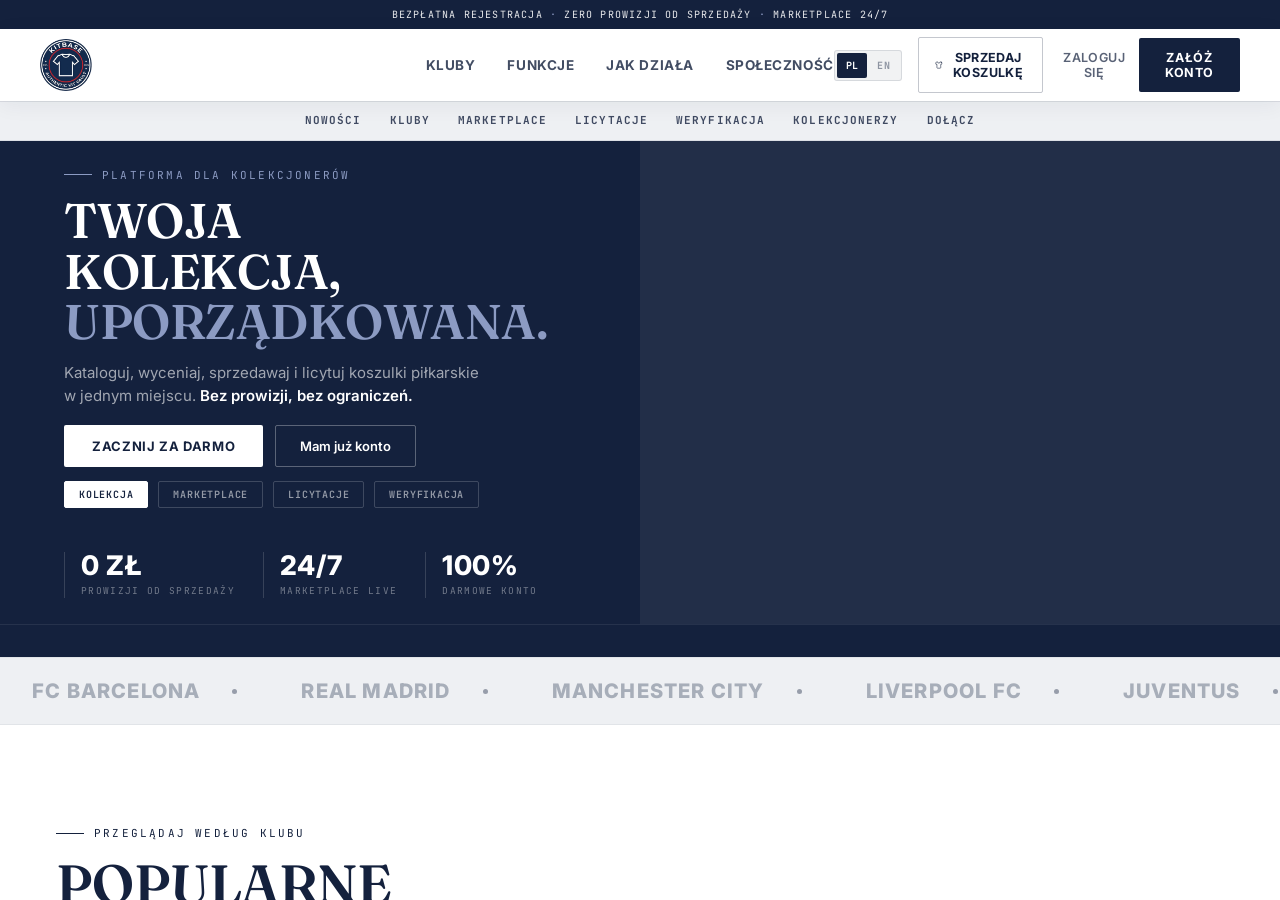
==== kitapp/index.html @ 7b26e270 "Rename index (100).html to index.html" ====
<!DOCTYPE html>
<html lang="pl">
<head>
<meta charset="UTF-8">
<meta name="viewport" content="width=device-width, initial-scale=1.0">
<title>KITBASE</title>
<link rel="icon" type="image/png" sizes="32x32" href="[data-uri]">
<link rel="icon" type="image/png" sizes="64x64" href="[data-uri]">
<link rel="apple-touch-icon" href="[data-uri]">
<link rel="preconnect" href="https://fonts.googleapis.com">
<link rel="preconnect" href="https://fonts.gstatic.com" crossorigin>
<link href="https://fonts.googleapis.com/css2?family=Fraunces:opsz,wght@9..144,400;9..144,500;9..144,600;9..144,700;9..144,900&family=Inter:wght@400;500;600;700;800;900&family=JetBrains+Mono:wght@400;500;600&display=swap" rel="stylesheet">
<script src="https://cdn.jsdelivr.net/npm/@supabase/supabase-js@2"></script>
  <link rel="stylesheet" href="styles.css">
</head>
<body>
<button id="sidebar-mobile-toggle" onclick="toggleMobileSidebar()" style="display:none;position:fixed;top:14px;left:12px;z-index:500;width:32px;height:32px;border-radius:8px;background:var(--bg2);border:1px solid var(--border);align-items:center;justify-content:center;cursor:pointer;color:var(--t1)">
  <svg viewBox="0 0 24 24" width="16" height="16" fill="none" stroke="currentColor" stroke-width="2" stroke-linecap="round"><line x1="3" y1="6" x2="21" y2="6"/><line x1="3" y1="12" x2="21" y2="12"/><line x1="3" y1="18" x2="21" y2="18"/></svg>
</button>
<div id="sidebar-scrim" onclick="toggleMobileSidebar()"></div>
<div id="wallpaper-el" style="position:fixed;inset:0;z-index:0;pointer-events:none"></div>
<div id="sl"></div><div class="noise"></div>

<!-- LANDING PAGE -->
<div id="landing">
  <div class="lp-utility" data-ck="utility.bar" data-en="Free registration &lt;span&gt;·&lt;/span&gt; Zero selling fees &lt;span&gt;·&lt;/span&gt; Marketplace 24/7">Bezpłatna rejestracja <span>·</span> Zero prowizji od sprzedaży <span>·</span> Marketplace 24/7</div>

  <nav class="lp-nav">
    <div class="lp-logo" style="display:flex;align-items:center;gap:10px"><img src="[data-uri]" alt="KitBase" style="height:52px;width:52px;vertical-align:middle;flex-shrink:0"></div>
    <div class="lp-nav-links">
      <button class="lp-nav-link" onclick="document.getElementById('landing').scrollTo({top:document.getElementById('lp-clubs').offsetTop-76,behavior:'smooth'})" data-en="Clubs">Kluby</button>
      <button class="lp-nav-link" onclick="document.getElementById('landing').scrollTo({top:document.getElementById('lp-features').offsetTop-76,behavior:'smooth'})" data-en="Features">Funkcje</button>
      <button class="lp-nav-link" onclick="document.getElementById('landing').scrollTo({top:document.getElementById('lp-how').offsetTop-76,behavior:'smooth'})" data-en="How it works">Jak działa</button>
      <button class="lp-nav-link" onclick="document.getElementById('landing').scrollTo({top:document.getElementById('lp-community').offsetTop-76,behavior:'smooth'})" data-en="Community">Społeczność</button>
    </div>
    <div class="lp-nav-cta">
      <div class="lp-lang-switch">
        <button class="lp-lang-btn active" data-lang="pl" onclick="setLandingLang('pl')">PL</button>
        <button class="lp-lang-btn" data-lang="en" onclick="setLandingLang('en')">EN</button>
      </div>
      <button class="lp-nav-sell-btn" onclick="openSellLeadForm()">
        <svg viewBox="0 0 24 24" width="14" height="14" fill="none" stroke="currentColor" stroke-width="1.8" stroke-linecap="round" stroke-linejoin="round"><path d="M20.38 3.46L16 2a4 4 0 01-8 0L3.62 3.46a2 2 0 00-1.34 2.23l.58 3.57a1 1 0 00.99.84H6v10c0 1.1.9 2 2 2h8a2 2 0 002-2V10h2.15a1 1 0 00.99-.84l.58-3.57a2 2 0 00-1.34-2.23z"/></svg>
        <span data-en="Sell a jersey">Sprzedaj koszulkę</span>
      </button>
      <button class="lp-btn-ghost" onclick="openAuthModal('login')" data-en="Log in">Zaloguj się</button>
      <button class="lp-btn-primary" onclick="openAuthModal('register')" data-en="Sign up">Załóż konto</button>
    </div>
  </nav>

  <div class="lp-subnav">
    <span class="lp-subnav-link" onclick="openAuthModal('register')" data-en="New">Nowości</span>
    <span class="lp-subnav-link" onclick="document.getElementById('landing').scrollTo({top:document.getElementById('lp-clubs').offsetTop-76,behavior:'smooth'})" data-en="Clubs">Kluby</span>
    <span class="lp-subnav-link" onclick="document.getElementById('landing').scrollTo({top:document.getElementById('lp-features').offsetTop-76,behavior:'smooth'})" data-en="Marketplace">Marketplace</span>
    <span class="lp-subnav-link" onclick="document.getElementById('landing').scrollTo({top:document.getElementById('lp-features').offsetTop-76,behavior:'smooth'})" data-en="Auctions">Licytacje</span>
    <span class="lp-subnav-link" onclick="document.getElementById('landing').scrollTo({top:document.getElementById('lp-features').offsetTop-76,behavior:'smooth'})" data-en="Verification">Weryfikacja</span>
    <span class="lp-subnav-link" onclick="document.getElementById('landing').scrollTo({top:document.getElementById('lp-community').offsetTop-76,behavior:'smooth'})" data-en="Collectors">Kolekcjonerzy</span>
    <span class="lp-subnav-link" onclick="openAuthModal('register')" data-en="Join">Dołącz</span>
  </div>

  <!-- HERO -->
  <section class="lp-hero">
    <div class="lp-hero-left">
      <div class="lp-hero-eyebrow" data-ck="hero.eyebrow" data-en="Platform for collectors">Platforma dla kolekcjonerów</div>
      <h1 class="lp-hero-h1" data-ck="hero.title" data-en="YOUR&lt;br&gt;COLLECTION,&lt;br&gt;&lt;em&gt;ORGANIZED.&lt;/em&gt;">TWOJA<br>KOLEKCJA,<br><em>UPORZĄDKOWANA.</em></h1>
      <p class="lp-hero-sub" data-ck="hero.sub" data-en="Catalog, value, sell and bid on football jerseys in one place. &lt;strong&gt;No fees, no limits.&lt;/strong&gt;">Kataloguj, wyceniaj, sprzedawaj i licytuj koszulki piłkarskie w jednym miejscu. <strong>Bez prowizji, bez ograniczeń.</strong></p>
      <div class="lp-hero-cta">
        <button class="lp-btn-hero" data-ck="hero.cta_primary" data-en="Start for free" onclick="openAuthModal('register')">Zacznij za darmo</button>
        <button class="lp-btn-hero-ghost" data-ck="hero.cta_secondary" data-en="I already have an account" onclick="openAuthModal('login')">Mam już konto</button>
      </div>
      <div class="lp-pills" style="margin-bottom:44px">
        <button class="lp-pill active" data-en="Collection">Kolekcja</button>
        <button class="lp-pill" data-en="Marketplace">Marketplace</button>
        <button class="lp-pill" data-en="Auctions">Licytacje</button>
        <button class="lp-pill" data-en="Verification">Weryfikacja</button>
      </div>
      <div class="lp-hero-stats">
        <div class="lp-stat"><div class="lp-stat-num" data-ck="hero.stat1_num" data-en="0 PLN">0 ZŁ</div><div class="lp-stat-label" data-ck="hero.stat1_label" data-en="Selling fees">Prowizji od sprzedaży</div></div>
        <div class="lp-stat"><div class="lp-stat-num" data-ck="hero.stat2_num" data-en="24/7">24/7</div><div class="lp-stat-label" data-ck="hero.stat2_label" data-en="Marketplace live">Marketplace live</div></div>
        <div class="lp-stat"><div class="lp-stat-num" data-ck="hero.stat3_num" data-en="100%">100%</div><div class="lp-stat-label" data-ck="hero.stat3_label" data-en="Free account">Darmowe konto</div></div>
      </div>
    </div>
    <div class="lp-hero-right" id="lp-hero-jerseys"></div>
  </section>

  <!-- TRUST BAR -->
  <div class="lp-trust">
    <div class="lp-trust-track" id="lp-trust-track">
      <div class="lp-trust-set" id="lp-trust-set"></div>
      <div class="lp-trust-set" id="lp-trust-set2"></div>
    </div>
  </div>

  <!-- MARQUEE -->
  <div class="lp-marquee">
    <div class="lp-marquee-track" id="lp-marquee-track">
      <div class="lp-marquee-set" id="lp-marquee-set"></div>
      <div class="lp-marquee-set" id="lp-marquee-set2"></div>
    </div>
  </div>

  <!-- CLUB GRID -->
  <section class="lp-section" id="lp-clubs">
    <div class="lp-section-head">
      <div>
        <div class="lp-eyebrow" data-ck="clubs.eyebrow" data-en="Browse by club">Przeglądaj według klubu</div>
        <h2 class="lp-h2" data-ck="clubs.title" data-en="POPULAR&lt;br&gt;TEAMS">POPULARNE<br>DRUŻYNY</h2>
      </div>
      <p class="lp-section-desc" data-ck="clubs.desc" data-en="Collectors on KitBase catalog jerseys from every major European league and beyond. Find your club.">Kolekcjonerzy na KitBase katalogują koszulki z każdej większej ligi europejskiej i nie tylko. Znajdź swój klub.</p>
    </div>
    <div class="lp-club-grid" id="lp-club-grid"></div>
  </section>

  <!-- FEATURES -->
  <section class="lp-section" id="lp-features">
    <div class="lp-section-head">
      <div>
        <div class="lp-eyebrow" data-ck="features.eyebrow" data-en="Features">Funkcjonalności</div>
        <h2 class="lp-h2" data-ck="features.title" data-en="BUILT FOR&lt;br&gt;COLLECTORS">ZBUDOWANE DLA<br>KOLEKCJONERÓW</h2>
      </div>
      <p class="lp-section-desc" data-ck="features.desc" data-en="From your first jersey to advanced bidding — every KitBase feature was built with real collector needs in mind.">Od pierwszej koszulki po zaawansowaną licytację — każda funkcja KitBase powstała z myślą o realnych potrzebach kolekcjonera.</p>
    </div>
    <div class="lp-feature-featured">
      <div class="lp-feature-featured-icon"><svg viewBox="0 0 24 24" width="30" height="30" fill="none" stroke="currentColor" stroke-width="1.4" stroke-linecap="round"><circle cx="9" cy="21" r="1"/><circle cx="20" cy="21" r="1"/><path d="M1 1h4l2.68 13.39a2 2 0 002 1.61h9.72a2 2 0 001.97-1.67L23 6H6"/></svg></div>
      <div>
        <div class="lp-feature-num">02 / FLAGOWA</div>
        <div class="lp-feature-featured-title" data-ck="feature2.title" data-en="Marketplace with no fees">Marketplace bez prowizji</div>
        <div class="lp-feature-featured-desc" data-ck="feature2.desc" data-en="List jerseys for all collectors on the platform. Filter by club, size, condition and price. Zero transaction fees.">Wystawiaj koszulki dla wszystkich kolekcjonerów na platformie. Filtruj po klubie, rozmiarze, stanie i cenie. Zero opłat od transakcji.</div>
      </div>
    </div>
    <div class="lp-feature-list">
      <div class="lp-feature-row">
        <div class="lp-feature-icon"><svg viewBox="0 0 24 24" width="26" height="26" fill="none" stroke="currentColor" stroke-width="1.4" stroke-linecap="round"><path d="M20.38 3.46L16 2a4 4 0 01-8 0L3.62 3.46a2 2 0 00-1.34 2.23l.58 3.57a1 1 0 00.99.84H6v10c0 1.1.9 2 2 2h8a2 2 0 002-2V10h2.15a1 1 0 00.99-.84l.58-3.57a2 2 0 00-1.34-2.23z"/></svg></div>
        <div class="lp-feature-num">01</div>
        <div class="lp-feature-title" data-ck="feature1.title" data-en="Collection management">Zarządzanie kolekcją</div>
        <div class="lp-feature-desc" data-ck="feature1.desc" data-en="Club, season, brand, condition, personalization, style code, photos. A full record of every jersey along with its market value history.">Klub, sezon, marka, stan, personalizacja, style code, zdjęcia. Pełna kartoteka każdej koszulki wraz z historią wartości rynkowej.</div>
      </div>
      <div class="lp-feature-row">
        <div class="lp-feature-icon"><svg viewBox="0 0 24 24" width="26" height="26" fill="none" stroke="currentColor" stroke-width="1.4" stroke-linecap="round"><path d="M14.5 10.5l-8 8a2.12 2.12 0 01-3-3l8-8"/><path d="M15.5 5.5l3 3"/><path d="M20 9l-9 9"/><path d="M7 4l3 3"/></svg></div>
        <div class="lp-feature-num">03</div>
        <div class="lp-feature-title" data-ck="feature3.title" data-en="Live auctions">Licytacje na żywo</div>
        <div class="lp-feature-desc" data-ck="feature3.desc" data-en="Real-time countdown, minimum bid increments, and automatic extension in the final seconds of a bidding war.">Odliczanie w czasie rzeczywistym, minimalne podbicia i automatyczne przedłużenie w ostatnich sekundach walki o koszulkę.</div>
      </div>
      <div class="lp-feature-row">
        <div class="lp-feature-icon"><svg viewBox="0 0 24 24" width="26" height="26" fill="none" stroke="currentColor" stroke-width="1.4" stroke-linecap="round"><path d="M12 22s8-4 8-10V5l-8-3-8 3v7c0 6 8 10 8 10z"/><polyline points="9 12 11 14 15 10"/></svg></div>
        <div class="lp-feature-num">04</div>
        <div class="lp-feature-title" data-ck="feature4.title" data-en="Authenticity verification">Weryfikacja autentyczności</div>
        <div class="lp-feature-desc" data-ck="feature4.desc" data-en="Submit a jersey for verification and earn a confirmed badge, visible to every buyer on the marketplace.">Zgłoś koszulkę do weryfikacji i zdobądź odznakę potwierdzoną, widoczną dla każdego kupującego na marketplace.</div>
      </div>
      <div class="lp-feature-row">
        <div class="lp-feature-icon"><svg viewBox="0 0 24 24" width="26" height="26" fill="none" stroke="currentColor" stroke-width="1.4" stroke-linecap="round"><path d="M20.84 4.61a5.5 5.5 0 00-7.78 0L12 5.67l-1.06-1.06a5.5 5.5 0 00-7.78 7.78l1.06 1.06L12 21.23l7.78-7.78 1.06-1.06a5.5 5.5 0 000-7.78z"/></svg></div>
        <div class="lp-feature-num">05</div>
        <div class="lp-feature-title" data-ck="feature5.title" data-en="Smart wishlist matching">Wishlist z dopasowaniem</div>
        <div class="lp-feature-desc" data-ck="feature5.desc" data-en="Add the jersey you&#x27;re looking for. The system automatically notifies you when a matching listing appears on the marketplace.">Dodaj koszulkę której szukasz. System automatycznie powiadomi Cię gdy pojawi się pasujące ogłoszenie na marketplace.</div>
      </div>
      <div class="lp-feature-row">
        <div class="lp-feature-icon"><svg viewBox="0 0 24 24" width="26" height="26" fill="none" stroke="currentColor" stroke-width="1.4" stroke-linecap="round"><path d="M21 15a2 2 0 01-2 2H7l-4 4V5a2 2 0 012-2h14a2 2 0 012 2z"/></svg></div>
        <div class="lp-feature-num">06</div>
        <div class="lp-feature-title" data-ck="feature6.title" data-en="Chat and negotiation">Czat i negocjacje</div>
        <div class="lp-feature-desc" data-ck="feature6.desc" data-en="Talk directly with sellers, send photos, and finalize deals without leaving the platform.">Rozmawiaj bezpośrednio ze sprzedającymi, wysyłaj zdjęcia i finalizuj transakcje bez opuszczania platformy.</div>
      </div>
    </div>
  </section>

  <!-- SPLIT — how it works -->
  <section class="lp-split" id="lp-how">
    <div class="lp-split-media" id="lp-split-jersey"></div>
    <div class="lp-split-content">
      <div class="lp-eyebrow" data-ck="how.eyebrow" data-en="How it works">Jak to działa</div>
      <h2 class="lp-h2" data-ck="how.title" data-en="FOUR STEPS&lt;br&gt;TO YOUR COLLECTION">CZTERY KROKI<br>DO KOLEKCJI</h2>
      <div class="lp-split-steps">
        <div class="lp-split-step">
          <div class="lp-split-step-num">01</div>
          <div><div class="lp-split-step-title" data-ck="step1.title" data-en="Create an account">Załóż konto</div><div class="lp-split-step-desc" data-ck="step1.desc" data-en="Signup takes 30 seconds — just email and password.">Rejestracja zajmuje 30 sekund — tylko email i hasło.</div></div>
        </div>
        <div class="lp-split-step">
          <div class="lp-split-step-num">02</div>
          <div><div class="lp-split-step-title" data-ck="step2.title" data-en="Add your jerseys">Dodaj koszulki</div><div class="lp-split-step-desc" data-ck="step2.desc" data-en="Catalog your collection with photos and market value.">Kataloguj kolekcję ze zdjęciami i wartością rynkową.</div></div>
        </div>
        <div class="lp-split-step">
          <div class="lp-split-step-num">03</div>
          <div><div class="lp-split-step-title" data-ck="step3.title" data-en="List and bid">Wystawiaj i licytuj</div><div class="lp-split-step-desc" data-ck="step3.desc" data-en="Sell directly or start a live auction.">Sprzedawaj bezpośrednio lub uruchom licytację na żywo.</div></div>
        </div>
        <div class="lp-split-step">
          <div class="lp-split-step-num">04</div>
          <div><div class="lp-split-step-title" data-ck="step4.title" data-en="Build your network">Buduj sieć</div><div class="lp-split-step-desc" data-ck="step4.desc" data-en="Browse collector profiles and trade jerseys.">Przeglądaj profile kolekcjonerów i wymieniaj się koszulkami.</div></div>
        </div>
      </div>
    </div>
  </section>

  <!-- COMMUNITY -->
  <section class="lp-community" id="lp-community">
    <div class="lp-community-inner">
      <div class="lp-section-head" style="margin-bottom:0">
        <div>
          <div class="lp-eyebrow" data-ck="community.eyebrow" data-en="Community">Społeczność</div>
          <h2 class="lp-h2" data-ck="community.title" data-en="OUR USERS&#x27;&lt;br&gt;COLLECTIONS">KOLEKCJE<br>NASZYCH UŻYTKOWNIKÓW</h2>
        </div>
        <p class="lp-section-desc" data-ck="community.desc" data-en="Real collectors build their archives on KitBase every day. Join and show off your collection.">Prawdziwi kolekcjonerzy budują swoje archiwa na KitBase każdego dnia. Dołącz i pokaż swoją kolekcję.</p>
      </div>
      <div class="lp-community-grid" id="lp-community-grid"></div>
    </div>
  </section>

  <!-- STAT BAND -->
  <div class="lp-stat-band">
    <div class="lp-stat-band-item"><div class="lp-stat-band-num" data-ck="statband1.num" data-en="100&lt;span&gt;%&lt;/span&gt;">100<span>%</span></div><div class="lp-stat-band-label" data-ck="statband1.label" data-en="Free account">Darmowe konto</div></div>
    <div class="lp-stat-band-item"><div class="lp-stat-band-num" data-ck="statband2.num" data-en="&lt;span&gt;0&lt;/span&gt; PLN"><span>0</span> ZŁ</div><div class="lp-stat-band-label" data-ck="statband2.label" data-en="Selling fees">Prowizji od sprzedaży</div></div>
    <div class="lp-stat-band-item"><div class="lp-stat-band-num" data-ck="statband3.num" data-en="24&lt;span&gt;/7&lt;/span&gt;">24<span>/7</span></div><div class="lp-stat-band-label" data-ck="statband3.label" data-en="Marketplace live">Marketplace live</div></div>
    <div class="lp-stat-band-item"><div class="lp-stat-band-num" data-ck="statband4.num" data-en="&lt;span&gt;∞&lt;/span&gt;"><span>∞</span></div><div class="lp-stat-band-label" data-ck="statband4.label" data-en="Jerseys in your collection">Koszulek w kolekcji</div></div>
  </div>

  <!-- JOIN / NEWSLETTER -->
  <section class="lp-join">
    <div class="lp-join-inner">
      <div>
        <div class="lp-join-badge" data-ck="join.badge" data-en="Join the club">Dołącz do klubu</div>
        <h2 data-ck="join.title" data-en="STAY UP TO DATE&lt;br&gt;WITH YOUR COLLECTION.">BĄDŹ NA BIEŻĄCO<br>Z KOLEKCJĄ.</h2>
        <p data-ck="join.desc" data-en="Sign up and get notified about new listings matching your wishlist, plus platform updates." style="color:rgba(255,255,255,.5);font-size:14px;line-height:1.7;max-width:400px">Zapisz się i otrzymuj powiadomienia o nowych ogłoszeniach pasujących do Twojej wishlisty oraz aktualizacje platformy.</p>
        <div class="lp-join-perks">
          <div class="lp-join-perk"><svg width="15" height="15" viewBox="0 0 24 24" fill="none" stroke="currentColor" stroke-width="2" stroke-linecap="round"><polyline points="20 6 9 17 4 12"/></svg><span data-ck="join.perk1" data-en="Wishlist match notifications">Powiadomienia o dopasowaniach wishlisty</span></div>
          <div class="lp-join-perk"><svg width="15" height="15" viewBox="0 0 24 24" fill="none" stroke="currentColor" stroke-width="2" stroke-linecap="round"><polyline points="20 6 9 17 4 12"/></svg><span data-ck="join.perk2" data-en="Early access to new features">Wczesny dostęp do nowych funkcji</span></div>
          <div class="lp-join-perk"><svg width="15" height="15" viewBox="0 0 24 24" fill="none" stroke="currentColor" stroke-width="2" stroke-linecap="round"><polyline points="20 6 9 17 4 12"/></svg><span data-ck="join.perk3" data-en="Zero spam — only what matters">Zero spamu — tylko to co ważne</span></div>
        </div>
      </div>
      <div class="lp-join-form">
        <div class="lp-join-input-row">
          <input type="email" class="lp-join-input" id="lp-newsletter-email" placeholder="twoj@email.com" data-en-placeholder="your@email.com">
          <button class="lp-btn-hero" data-ck="join.cta" data-en="Join" onclick="openAuthModal('register')" style="flex-shrink:0">Dołącz</button>
        </div>
        <div class="lp-join-fine" data-ck="join.fine" data-en="Zero spam. Unsubscribe anytime.">Zero spamu. Rezygnacja w każdej chwili.</div>
      </div>
    </div>
  </section>

  <!-- FINAL CTA -->
  <section class="lp-cta-section">
    <div class="lp-cta-eyebrow" data-ck="cta.eyebrow" data-en="Join today">Dołącz dzisiaj</div>
    <h2 data-ck="cta.title" data-en="BUILD YOUR&lt;br&gt;COLLECTION.">ZBUDUJ SWOJĄ<br>KOLEKCJĘ.</h2>
    <p data-ck="cta.desc" data-en="Join the collectors who already manage their collection on KitBase.">Dołącz do kolekcjonerów, którzy już zarządzają swoją kolekcją w KitBase.</p>
    <div class="lp-cta-btns">
      <button class="lp-btn-hero" data-ck="cta.primary" data-en="Start for free" onclick="openAuthModal('register')">Zacznij za darmo</button>
      <button class="lp-btn-hero-ghost" data-ck="cta.secondary" data-en="Log in" onclick="openAuthModal('login')">Zaloguj się</button>
    </div>
  </section>

  <!-- FOOTER -->
  <footer class="lp-footer">
    <div class="lp-footer-top">
      <div class="lp-footer-brand">
        <div class="lp-footer-logo" style="display:flex;align-items:center;gap:8px"><img src="[data-uri]" alt="KitBase" style="height:46px;width:46px;vertical-align:middle;flex-shrink:0"></div>
        <div class="lp-footer-tag" data-ck="footer.tag" data-en="The platform for football jersey collectors. Catalog, marketplace and auctions in one place.">Platforma dla kolekcjonerów koszulek piłkarskich. Katalog, marketplace i licytacje w jednym miejscu.</div>
        <div class="lp-footer-social">
          <div class="lp-footer-social-btn" title="Instagram"><svg width="15" height="15" viewBox="0 0 24 24" fill="none" stroke="currentColor" stroke-width="1.8"><rect x="2" y="2" width="20" height="20" rx="5"/><path d="M16 11.37A4 4 0 1112.63 8 4 4 0 0116 11.37z"/><line x1="17.5" y1="6.5" x2="17.51" y2="6.5"/></svg></div>
          <div class="lp-footer-social-btn" title="Twitter/X"><svg width="14" height="14" viewBox="0 0 24 24" fill="currentColor"><path d="M18.244 2.25h3.308l-7.227 8.26 8.502 11.24H16.17l-5.214-6.817L4.99 21.75H1.68l7.73-8.835L1.254 2.25H8.08l4.713 6.231zm-1.161 17.52h1.833L7.084 4.126H5.117z"/></svg></div>
          <div class="lp-footer-social-btn" title="TikTok"><svg width="14" height="14" viewBox="0 0 24 24" fill="currentColor"><path d="M16.6 5.82s.51.5 0 0A4.278 4.278 0 0115.54 3h-3.09v12.4a2.592 2.592 0 01-2.59 2.5c-1.42 0-2.6-1.16-2.6-2.6 0-1.72 1.66-3.01 3.37-2.48V9.66c-3.45-.46-6.47 2.22-6.47 5.64 0 3.33 2.76 5.7 5.69 5.7 3.14 0 5.69-2.55 5.69-5.7V9.01a7.35 7.35 0 004.3 1.38V7.3s-1.88.09-3.24-1.48z"/></svg></div>
        </div>
      </div>
      <div class="lp-footer-cols">
        <div>
          <div class="lp-footer-col-title" data-ck="footer.col1_title" data-en="Platform">Platforma</div>
          <div class="lp-footer-link" onclick="openAuthModal('register')" data-en="Sign up">Załóż konto</div>
          <div class="lp-footer-link" onclick="document.getElementById('landing').scrollTo({top:document.getElementById('lp-features').offsetTop-76,behavior:'smooth'})" data-en="Features">Funkcje</div>
          <div class="lp-footer-link" onclick="document.getElementById('landing').scrollTo({top:document.getElementById('lp-how').offsetTop-76,behavior:'smooth'})" data-en="How it works">Jak działa</div>
          <div class="lp-footer-link" onclick="document.getElementById('landing').scrollTo({top:document.getElementById('lp-clubs').offsetTop-76,behavior:'smooth'})" data-en="Clubs">Kluby</div>
        </div>
        <div>
          <div class="lp-footer-col-title" data-ck="footer.col2_title" data-en="Features">Funkcje</div>
          <div class="lp-footer-link" onclick="openAuthModal('register')" data-en="Marketplace">Marketplace</div>
          <div class="lp-footer-link" onclick="openAuthModal('register')" data-en="Auctions">Licytacje</div>
          <div class="lp-footer-link" onclick="openAuthModal('register')" data-en="Wishlist">Wishlist</div>
          <div class="lp-footer-link" onclick="openAuthModal('register')" data-en="Verification">Weryfikacja</div>
        </div>
        <div>
          <div class="lp-footer-col-title" data-ck="footer.col3_title" data-en="Account">Konto</div>
          <div class="lp-footer-link" onclick="openAuthModal('login')" data-en="Log in">Zaloguj się</div>
          <div class="lp-footer-link" onclick="openAuthModal('reset')" data-en="Reset password">Reset hasła</div>
          <div class="lp-footer-link" onclick="openAuthModal('register')" data-en="Register">Rejestracja</div>
        </div>
        <div>
          <div class="lp-footer-col-title" data-en="Legal">Prawne</div>
          <div class="lp-footer-link" onclick="window.open('regulamin.html','_blank')" data-en="Terms of Service">Regulamin</div>
          <div class="lp-footer-link" onclick="window.open('polityka-prywatnosci.html','_blank')" data-en="Privacy Policy">Polityka Prywatności</div>
          <div class="lp-footer-link" onclick="window.open('polityka-cookies.html','_blank')" data-en="Cookie Policy">Polityka Cookies</div>
          <div class="lp-footer-link" onclick="window.open('zasady-legitcheck.html','_blank')" data-en="LegitCheck Rules">Zasady LegitCheck</div>
        </div>
      </div>
    </div>

    <div class="lp-footer-seo">
      <div class="lp-footer-seo-row" id="lp-seo-clubs"></div>
    </div>

    <div class="lp-footer-bottom">
      <div class="lp-footer-copy" data-ck="footer.copy1" data-en="© 2026 KITBASE">© 2026 KITBASE</div>
      <div class="lp-footer-copy" data-ck="footer.copy2" data-en="ALL RIGHTS RESERVED">WSZYSTKIE PRAWA ZASTRZEŻONE</div>
    </div>
  </footer>
</div>


<!-- AUTH MODAL -->
<div id="auth-modal">
  <div id="auth-box">
    <button class="auth-modal-close" onclick="closeAuthModal()">
      <svg viewBox="0 0 24 24" width="13" height="13" fill="none" stroke="currentColor" stroke-width="2" stroke-linecap="round"><line x1="18" y1="6" x2="6" y2="18"/><line x1="6" y1="6" x2="18" y2="18"/></svg>
    </button>
    <div class="auth-logo" style="display:flex;align-items:center;justify-content:center;gap:10px"><img src="[data-uri]" alt="KitBase" style="height:64px;width:64px;vertical-align:middle;flex-shrink:0"></div>
    <div class="auth-sub">Twoja kolekcja koszulek piłkarskich</div>
    <div class="auth-tabs">
      <div class="auth-tab active" id="tab-login" onclick="switchAuthTab('login')">Zaloguj</div>
      <div class="auth-tab" id="tab-register" onclick="switchAuthTab('register')">Rejestracja</div>
      <div class="auth-tab" id="tab-reset" onclick="switchAuthTab('reset')">Reset hasła</div>
    </div>
    <div id="form-login">
      <div class="auth-field"><label for="login-email">Email</label><input type="email" id="login-email" placeholder="twoj@email.com" autocomplete="email"></div>
      <div class="auth-field"><label for="login-pass">Hasło</label><input type="password" id="login-pass" placeholder="••••••••" autocomplete="current-password"></div>
      <button class="auth-btn" onclick="doLogin()">Zaloguj się →</button>
      <div class="auth-err" id="login-err"></div>
    </div>
    <div id="form-register" style="display:none">
      <div class="auth-field-row">
        <div class="auth-field"><label for="reg-firstname">Imię</label><input type="text" id="reg-firstname" placeholder="Jan" autocomplete="given-name"></div>
        <div class="auth-field"><label for="reg-lastname">Nazwisko</label><input type="text" id="reg-lastname" placeholder="Kowalski" autocomplete="family-name"></div>
      </div>
      <div style="font-size:10px;color:var(--t2);margin:0 0 14px;line-height:1.4">Imię i nazwisko nie są widoczne publicznie — służą wyłącznie do weryfikacji tożsamości sprzedających.</div>
      <div class="auth-field"><label for="reg-email">Email</label><input type="email" id="reg-email" placeholder="twoj@email.com" autocomplete="email"></div>
      <div class="auth-field"><label for="reg-pass">Hasło (min. 6 znaków)</label><input type="password" id="reg-pass" placeholder="••••••••" autocomplete="new-password"></div>
      <label style="display:flex;align-items:flex-start;gap:9px;font-size:11.5px;line-height:1.5;color:var(--t2);margin:6px 0 14px;cursor:pointer">
        <input type="checkbox" id="reg-terms" style="width:auto;margin-top:2px;flex-shrink:0;accent-color:var(--a)">
        <span>Oświadczam, że ukończyłem/am 18 lat oraz akceptuję <a href="regulamin.html" target="_blank" style="color:var(--t1);font-weight:600">Regulamin</a> i <a href="polityka-prywatnosci.html" target="_blank" style="color:var(--t1);font-weight:600">Politykę Prywatności</a> KitBase.</span>
      </label>
      <button class="auth-btn" onclick="doRegister()">Utwórz konto →</button>
      <div class="auth-err" id="reg-err"></div>
      <div class="auth-ok" id="reg-ok"></div>
    </div>
    <div id="form-reset" style="display:none">
      <div class="auth-field"><label for="reset-email">Email</label><input type="email" id="reset-email" placeholder="twoj@email.com"></div>
      <button class="auth-btn" onclick="doReset()">Wyślij link resetujący →</button>
      <div class="auth-err" id="reset-err"></div>
      <div class="auth-ok" id="reset-ok"></div>
    </div>
  </div>
</div>

<!-- APP SHELL -->
<div id="app-shell" class="hidden">
  <header id="topbar">
    <div class="tb-logo-mark" style="display:flex;align-items:center;gap:8px"><img src="[data-uri]" alt="KitBase" style="height:50px;width:50px;vertical-align:middle;flex-shrink:0"></div>
    <div id="tb-search">
      <svg width="15" height="15" viewBox="0 0 24 24" fill="none" stroke="currentColor" stroke-width="2" stroke-linecap="round"><circle cx="11" cy="11" r="8"/><line x1="21" y1="21" x2="16.65" y2="16.65"/></svg>
      <input type="text" id="tb-global-search" placeholder="Szukaj koszulek, klubów..." oninput="handleGlobalSearch(this.value)">
    </div>
    <div id="tb-right">
      <div class="tb-value-chip">
        <div class="tb-value-label" id="tb-value-label">WARTOŚĆ KOLEKCJI</div>
        <div class="tb-value-num" id="tb-value">0 PLN</div>
      </div>
      <button class="tb-icon-btn" onclick="toggleNotifPanel()" title="Powiadomienia">
        <svg width="17" height="17" viewBox="0 0 24 24" fill="none" stroke="currentColor" stroke-width="1.8" stroke-linecap="round"><path d="M18 8A6 6 0 006 8c0 7-3 9-3 9h18s-3-2-3-9"/><path d="M13.73 21a2 2 0 01-3.46 0"/></svg>
        <div id="tb-notif-badge" style="display:none;position:absolute;top:2px;right:2px;min-width:15px;height:15px;border-radius:8px;background:var(--red);color:#fff;font-size:8px;font-weight:700;font-family:'JetBrains Mono',monospace;align-items:center;justify-content:center;padding:0 3px">0</div>
      </button>
      <button class="tb-icon-btn" onclick="toggleSettings()" title="Ustawienia" id="tb-settings-btn">
        <svg width="17" height="17" viewBox="0 0 24 24" fill="none" stroke="currentColor" stroke-width="1.8" stroke-linecap="round"><circle cx="12" cy="12" r="3"/><path d="M19.4 15a1.65 1.65 0 00.33 1.82l.06.06a2 2 0 010 2.83 2 2 0 01-2.83 0l-.06-.06a1.65 1.65 0 00-1.82-.33 1.65 1.65 0 00-1 1.51V21a2 2 0 01-4 0v-.09A1.65 1.65 0 009 19.4a1.65 1.65 0 00-1.82.33l-.06.06a2 2 0 01-2.83-2.83l.06-.06A1.65 1.65 0 004.68 15a1.65 1.65 0 00-1.51-1H3a2 2 0 010-4h.09A1.65 1.65 0 004.6 9a1.65 1.65 0 00-.33-1.82l-.06-.06a2 2 0 012.83-2.83l.06.06A1.65 1.65 0 009 4.68a1.65 1.65 0 001-1.51V3a2 2 0 014 0v.09a1.65 1.65 0 001 1.51 1.65 1.65 0 001.82-.33l.06-.06a2 2 0 012.83 2.83l-.06.06A1.65 1.65 0 0019.4 9a1.65 1.65 0 001.51 1H21a2 2 0 010 4h-.09a1.65 1.65 0 00-1.51 1z"/></svg>
      </button>
      <div class="tb-user-chip">
        <div class="tb-user-avatar" id="tb-user-avatar">—</div>
        <div class="tb-user-email" id="tb-user-email">—</div>
      </div>
      <button class="tb-icon-btn" onclick="doSignOut()" title="Wyloguj" style="color:var(--red)">
        <svg width="16" height="16" viewBox="0 0 24 24" fill="none" stroke="currentColor" stroke-width="2" stroke-linecap="round"><path d="M9 21H5a2 2 0 01-2-2V5a2 2 0 012-2h4"/><polyline points="16 17 21 12 16 7"/><line x1="21" y1="12" x2="9" y2="12"/></svg>
      </button>
    </div>
  </header>
  <div id="app-body">
    <aside id="sidebar"><nav id="sidebar-nav"></nav></aside>
    <main id="content-panel"><div class="content-inner" id="content-inner"></div></main>
  </div>
</div>
<div id="notif-panel"><div class="notif-header"><div class="notif-title">POWIADOMIENIA</div><button class="sp-close" onclick="toggleNotifPanel()"><svg viewBox="0 0 24 24" width="13" height="13" fill="none" stroke="currentColor" stroke-width="2" stroke-linecap="round"><line x1="18" y1="6" x2="6" y2="18"/><line x1="6" y1="6" x2="18" y2="18"/></svg></button></div><div id="notif-list"></div></div>
<div id="settings-panel"><div class="sp-header"><div class="sp-title">USTAWIENIA</div><button class="sp-close" onclick="toggleSettings()"><svg viewBox="0 0 24 24" width="13" height="13" fill="none" stroke="currentColor" stroke-width="2" stroke-linecap="round"><line x1="18" y1="6" x2="6" y2="18"/><line x1="6" y1="6" x2="18" y2="18"/></svg></button></div><div class="sp-body" id="sp-body"></div></div>
<div id="modal-overlay" onclick="if(event.target===this)closeModal()"><div id="modal-box"><div class="modal-header"><div class="modal-title" id="modal-title">KOSZULKA</div><button class="sp-close" onclick="closeModal()"><svg viewBox="0 0 24 24" width="13" height="13" fill="none" stroke="currentColor" stroke-width="2" stroke-linecap="round"><line x1="18" y1="6" x2="6" y2="18"/><line x1="6" y1="6" x2="18" y2="18"/></svg></button></div><div class="modal-body" id="modal-body"></div></div></div>
<div id="lightbox" onclick="this.classList.remove('open')"><img id="lb-img" src="" alt=""></div>


  <script src="supabase.js"></script>
  <script src="auth.js"></script>
  <script src="collection.js"></script>
  <script src="marketplace.js"></script>
  <script src="auctions.js"></script>
  <script src="chat.js"></script>
  <script src="admin.js"></script>
  <script>
  // ============================================================
  // Bootstrap — top-level statements that must run only after
  // ALL of the files above have finished loading (event listener
  // registrations, initial renders, the Supabase auth listener).
  // Everything above this only DEFINES things; nothing above
  // this point executes on its own.
  // ============================================================
document.addEventListener('mousedown',e=>{if(settingsOpen&&!e.target.closest('#settings-panel,#tb-settings-btn')){settingsOpen=false;document.getElementById('settings-panel').classList.remove('open');const b=document.getElementById('tb-settings-btn');if(b)b.style.background='rgba(var(--a-rgb),.07)';}});

// Close modal on backdrop click
document.addEventListener('click',e=>{
  const modal=document.getElementById('auth-modal');
  if(modal&&e.target===modal)closeAuthModal();
});
// Close modal on Escape
document.addEventListener('keydown',e=>{
  if(e.key==='Escape')closeAuthModal();
  if(e.key!=='Enter')return;
  const lo=document.getElementById('form-login');
  const re=document.getElementById('form-register');
  const rs=document.getElementById('form-reset');
  if(lo&&lo.style.display!=='none')doLogin();
  else if(re&&re.style.display!=='none')doRegister();
  else if(rs&&rs.style.display!=='none')doReset();
});
// Init brand marquee and jersey graphics
initLandingMarquee();
initLandingJerseys();
initLandingTrustBar();
initLandingClubGrid();
initLandingCommunityGrid();
initLandingSeoFooter();
loadSiteContent();
window.addEventListener('hashchange',checkAdminAccess);
checkAdminAccess();

// Block normal onclick actions on editable elements while in admin mode
document.addEventListener('click',e=>{
  if(!adminMode)return;
  const target=e.target.closest('[data-ck]');
  if(target){e.preventDefault();e.stopPropagation();}
},true);
sb.auth.onAuthStateChange((event, session) => {
  if(session?.user){
    if(currentUser && currentUser.id===session.user.id && activeSection){
      // Token refresh — tylko aktualizuj dane w tle, NIE przebudowuj DOM
      currentUser=session.user;
      setTimeout(async()=>{
        await sbLoadData();
        saveLocalCache();
        updateTaskbar();
        // rerenderOpen() CELOWO POMINIĘTE — niszczyłoby czat i inną aktywną sekcję
      },0);
    } else {
      setTimeout(()=>initAfterLogin(session.user),0);
    }
  } else if(event==='SIGNED_OUT'){
    doLogout();
  } else if(!currentUser&&location.hash==='#admin'){
    toast(db.lang==='pl'?'Zaloguj się na konto z uprawnieniami administratora':'Log in with an administrator account');
  }
});

  </script>
</body>
</html>
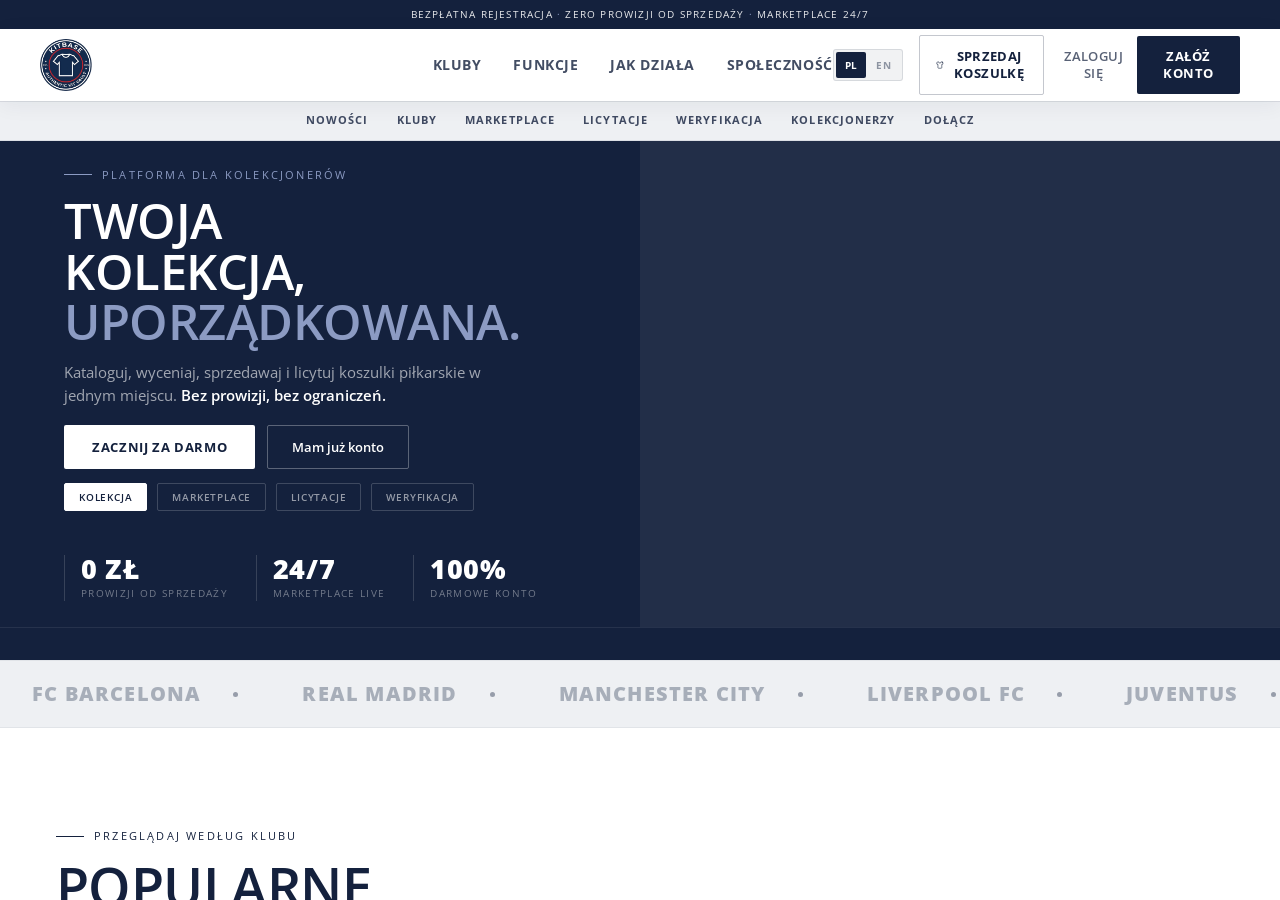
==== commit e9c316af: "Rename index - 2026-08-22T004950.616.html to index.html" ====
--- a/kitapp/index.html
+++ b/kitapp/index.html
@@ -9,7 +9,7 @@
 <link rel="apple-touch-icon" href="[data-uri]">
 <link rel="preconnect" href="https://fonts.googleapis.com">
 <link rel="preconnect" href="https://fonts.gstatic.com" crossorigin>
-<link href="https://fonts.googleapis.com/css2?family=Fraunces:opsz,wght@9..144,400;9..144,500;9..144,600;9..144,700;9..144,900&family=Inter:wght@400;500;600;700;800;900&family=JetBrains+Mono:wght@400;500;600&display=swap" rel="stylesheet">
+<link href="https://fonts.googleapis.com/css2?family=Fraunces:opsz,wght@9..144,400;9..144,500;9..144,600;9..144,700;9..144,900&family=Inter:wght@400;500;600;700;800;900&family=JetBrains+Mono:wght@400;500;600&family=Open+Sans:wght@300;400;500;600;700;800&display=swap" rel="stylesheet">
 <script src="https://cdn.jsdelivr.net/npm/@supabase/supabase-js@2"></script>
   <link rel="stylesheet" href="styles.css">
 </head>
@@ -376,6 +376,28 @@
     <aside id="sidebar"><nav id="sidebar-nav"></nav></aside>
     <main id="content-panel"><div class="content-inner" id="content-inner"></div></main>
   </div>
+  <nav id="bottom-nav">
+    <div class="bn-item" data-section="dash" onclick="switchSection('dash')">
+      <svg viewBox="0 0 24 24" fill="none" stroke="currentColor" stroke-width="1.8" stroke-linecap="round"><rect x="3" y="3" width="7" height="7" rx="1.5"/><rect x="14" y="3" width="7" height="7" rx="1.5"/><rect x="3" y="14" width="7" height="7" rx="1.5"/><rect x="14" y="14" width="7" height="7" rx="1.5"/></svg>
+      <span>Dashboard</span>
+    </div>
+    <div class="bn-item" data-section="market" onclick="switchSection('market')">
+      <svg viewBox="0 0 24 24" fill="none" stroke="currentColor" stroke-width="1.8" stroke-linecap="round"><circle cx="9" cy="21" r="1"/><circle cx="20" cy="21" r="1"/><path d="M1 1h4l2.68 13.39a2 2 0 002 1.61h9.72a2 2 0 002-1.61L23 6H6"/></svg>
+      <span>Marketplace</span>
+    </div>
+    <div class="bn-item bn-add" onclick="openAddShirt()">
+      <div class="bn-add-btn"><svg viewBox="0 0 24 24" fill="none" stroke="currentColor" stroke-width="2.2" stroke-linecap="round"><line x1="12" y1="5" x2="12" y2="19"/><line x1="5" y1="12" x2="19" y2="12"/></svg></div>
+    </div>
+    <div class="bn-item" data-section="chat" onclick="switchSection('chat')">
+      <svg viewBox="0 0 24 24" fill="none" stroke="currentColor" stroke-width="1.8" stroke-linecap="round"><path d="M21 11.5a8.38 8.38 0 01-.9 3.8 8.5 8.5 0 01-7.6 4.7 8.38 8.38 0 01-3.8-.9L3 21l1.9-5.7a8.38 8.38 0 01-.9-3.8 8.5 8.5 0 014.7-7.6 8.38 8.38 0 013.8-.9h.5a8.48 8.48 0 018 8v.5z"/></svg>
+      <span>Czat</span>
+      <span class="bn-badge" id="bn-chat-badge" style="display:none">0</span>
+    </div>
+    <div class="bn-item" onclick="toggleMobileSidebar()">
+      <svg viewBox="0 0 24 24" fill="none" stroke="currentColor" stroke-width="1.8" stroke-linecap="round"><circle cx="12" cy="12" r="1"/><circle cx="19" cy="12" r="1"/><circle cx="5" cy="12" r="1"/></svg>
+      <span>Więcej</span>
+    </div>
+  </nav>
 </div>
 <div id="notif-panel"><div class="notif-header"><div class="notif-title">POWIADOMIENIA</div><button class="sp-close" onclick="toggleNotifPanel()"><svg viewBox="0 0 24 24" width="13" height="13" fill="none" stroke="currentColor" stroke-width="2" stroke-linecap="round"><line x1="18" y1="6" x2="6" y2="18"/><line x1="6" y1="6" x2="18" y2="18"/></svg></button></div><div id="notif-list"></div></div>
 <div id="settings-panel"><div class="sp-header"><div class="sp-title">USTAWIENIA</div><button class="sp-close" onclick="toggleSettings()"><svg viewBox="0 0 24 24" width="13" height="13" fill="none" stroke="currentColor" stroke-width="2" stroke-linecap="round"><line x1="18" y1="6" x2="6" y2="18"/><line x1="6" y1="6" x2="18" y2="18"/></svg></button></div><div class="sp-body" id="sp-body"></div></div>
--- a/kitapp/styles.css
+++ b/kitapp/styles.css
@@ -8,8 +8,12 @@
   --e1:cubic-bezier(.16,1,.3,1);--e2:cubic-bezier(.2,.8,.4,1);
   --panel-shadow:0 1px 2px rgba(15,20,30,.05),0 12px 32px rgba(15,20,30,.08);
   --border:rgba(15,20,30,.12);
+  --site-font:'Open Sans', sans-serif;
 }
-html,body{height:100%;overflow:hidden;user-select:none}
+html,body{height:100%;overflow:hidden}
+/* Czcionka strony — nadpisuje wszystko, także sztywno wpisane font-family w JS,
+   żeby zmiana w jednym miejscu (panel admina) obejmowała naprawdę całą stronę. */
+*{font-family:var(--site-font)!important}
 body{font-family:'Inter',system-ui,sans-serif;background:var(--bg);color:var(--t1);font-size:14px;line-height:1.5;-webkit-font-smoothing:antialiased}
 body::before{content:'';position:fixed;inset:0;z-index:0;pointer-events:none}
 
@@ -45,9 +49,9 @@
 .lp-lang-switch{display:flex;gap:1px;background:rgba(20,33,61,.06);border:1px solid rgba(20,33,61,.12);border-radius:3px;padding:2px;margin-right:2px}
 .lp-lang-btn{background:none;border:none;font-family:'JetBrains Mono',monospace;font-size:10px;font-weight:700;letter-spacing:.04em;color:rgba(20,33,61,.45);padding:6px 9px;border-radius:2px;cursor:pointer;transition:all .15s}
 .lp-lang-btn.active{background:#14213d;color:#ffffff}
-.lp-btn-ghost{font-size:12.5px;font-weight:600;color:#14213d;border:none;background:none;cursor:pointer;letter-spacing:.03em;text-transform:uppercase;opacity:.7;transition:opacity .15s}
+.lp-btn-ghost{font-size:12.5px;font-weight:600;color:#14213d;border:none;background:none;cursor:pointer;letter-spacing:.03em;text-transform:uppercase;opacity:.7;transition:opacity .15s;user-select:none}
 .lp-btn-ghost:hover{opacity:1;text-decoration:underline;text-underline-offset:3px}
-.lp-btn-primary{font-size:12.5px;font-weight:700;color:#ffffff;background:#14213d;border:none;border-radius:2px;padding:12px 26px;cursor:pointer;transition:all .18s;letter-spacing:.05em;text-transform:uppercase}
+.lp-btn-primary{font-size:12.5px;font-weight:700;color:#ffffff;background:#14213d;border:none;border-radius:2px;padding:12px 26px;cursor:pointer;transition:all .18s;letter-spacing:.05em;text-transform:uppercase;user-select:none}
 .lp-btn-primary:hover{background:#8c9bc3}
 /* Secondary pill row under main nav — like CFS "New in / Weekly Deals / Classic..." strip */
 .lp-subnav{display:flex;align-items:center;justify-content:center;gap:28px;padding:11px 24px;background:#eef0f3;border-bottom:1px solid rgba(20,33,61,.08);overflow-x:auto;white-space:nowrap}
@@ -293,15 +297,63 @@
   .auth-tab{font-size:8px;padding:8px 2px}
 }
 @media(max-width:560px){
-  .lp-nav{padding:0 14px}
-  .lp-nav-cta{gap:8px}
-  .lp-nav-sell-btn,.lp-btn-ghost{display:none}
+  .lp-nav{padding:0 12px}
+  .lp-nav-cta{gap:6px}
+  .lp-nav-sell-btn{display:none}
   .lp-lang-switch{margin-right:0}
-  .lp-lang-btn{padding:6px 7px;font-size:9px}
-  .lp-btn-primary{padding:10px 14px;font-size:11px}
-  .lp-logo img{height:38px!important;width:38px!important}
+  .lp-lang-btn{padding:5px 6px;font-size:8px}
+  .lp-btn-ghost{padding:8px 10px!important;font-size:10px!important}
+  .lp-btn-primary{padding:8px 12px;font-size:10px}
+  .lp-logo img{height:34px!important;width:34px!important}
   .lp-logo{font-size:16px!important}
-  .lp-subnav{overflow-x:auto;-webkit-overflow-scrolling:touch}
+  .lp-subnav{overflow-x:auto;-webkit-overflow-scrolling:touch;justify-content:flex-start;-webkit-mask-image:linear-gradient(to right,transparent,black 16px,black calc(100% - 16px),transparent);mask-image:linear-gradient(to right,transparent,black 16px,black calc(100% - 16px),transparent)}
+
+  /* ═══ GĘSTY, "APPOWY" LANDING NA TELEFONIE — mniej pustej przestrzeni, mniejsza typografia ═══ */
+  .lp-hero-left{padding:24px 18px 22px!important}
+  .lp-hero-h1{font-size:30px!important;line-height:1.05!important;margin-bottom:10px!important}
+  .lp-hero-sub{font-size:13px!important;line-height:1.5!important;margin-bottom:18px!important}
+  .lp-hero-cta{gap:8px!important;margin-bottom:14px!important}
+  .lp-pills{gap:6px!important;margin-bottom:16px!important}
+  .lp-hero-stats{gap:16px!important}
+  .lp-hero-right{min-height:190px!important}
+  .lp-utility{padding:5px 10px!important;font-size:8px!important;line-height:1.4}
+
+  .lp-section{padding:32px 16px!important}
+  .lp-section-head{gap:10px!important;margin-bottom:24px!important}
+  .lp-eyebrow{font-size:9px!important;margin-bottom:8px!important}
+  .lp-h2{font-size:26px!important;line-height:1.05!important}
+
+  .lp-club-grid{margin-top:20px}
+  .lp-club-tile{padding:10px 8px!important}
+
+  .lp-feature-list{gap:22px 16px!important;padding-top:16px!important}
+  .lp-feature-icon{width:20px;height:20px;margin-bottom:8px}
+  .lp-feature-title{font-size:15px!important;margin-bottom:6px!important}
+  .lp-feature-desc{font-size:12px!important;line-height:1.5!important}
+  .lp-feature-featured-title{font-size:22px!important;margin:8px 0 8px!important}
+
+  .lp-split-media{min-height:170px!important}
+  .lp-split-content{padding:24px 18px!important}
+  .lp-split-step{padding:14px 0!important;gap:14px!important}
+  .lp-join h2{font-size:24px!important}
+
+  .lp-community{padding:32px 16px!important}
+  .lp-community-grid{gap:8px!important;margin-top:16px}
+
+  .lp-stat-band{gap:0!important}
+  .lp-stat-band-item{padding:18px 12px!important}
+  .lp-stat-band-num{font-size:32px!important}
+
+  .lp-join{padding:32px 16px!important}
+  .lp-join-inner{gap:18px!important}
+
+  .lp-cta-section{padding:44px 18px!important}
+  .lp-cta-section h2{font-size:36px!important;margin-bottom:12px!important}
+
+  .lp-footer{padding:28px 16px 0!important}
+  .lp-footer-cols{gap:24px!important}
+  .lp-footer-top{margin-bottom:24px!important}
+  .lp-footer-bottom{padding:16px 0!important}
 }
 @media(max-width:900px){
   .lp-hero{grid-template-columns:1fr;min-height:auto}
@@ -352,7 +404,7 @@
 #sidebar{width:232px;flex-shrink:0;background:#14213d;border-right:1px solid rgba(255,255,255,.08);overflow-y:auto;padding:20px 12px}
 .sb-group-label{font-family:'JetBrains Mono',monospace;font-size:9.5px;letter-spacing:.14em;text-transform:uppercase;color:rgba(255,255,255,.35);padding:0 12px;margin:20px 0 8px}
 .sb-group-label:first-child{margin-top:0}
-.sb-item{display:flex;align-items:center;gap:11px;padding:9px 12px 9px 10px;border-radius:var(--r2);cursor:pointer;transition:all .13s;color:rgba(255,255,255,.65);margin-bottom:1px;position:relative;border-left:2px solid transparent}
+.sb-item{display:flex;align-items:center;gap:11px;padding:9px 12px 9px 10px;border-radius:var(--r2);cursor:pointer;transition:all .13s;color:rgba(255,255,255,.65);margin-bottom:1px;position:relative;border-left:2px solid transparent;user-select:none}
 .sb-item:hover{background:rgba(255,255,255,.07);color:#ffffff}
 .sb-item.active{background:rgba(255,255,255,.12);color:#ffffff;font-weight:600;border-left-color:#ffffff}
 .sb-item.active svg{color:#fff}
@@ -408,7 +460,7 @@
 .field-search{display:flex;align-items:center;gap:8px;color:var(--t3)}
 .field-search input{flex:1}
 .field:focus-within{border-color:rgba(var(--a-rgb),.45)!important;box-shadow:0 0 0 3px rgba(var(--a-rgb),.08)}
-.btn{font-family:'Inter',sans-serif;font-size:11.5px;font-weight:700;padding:9px 18px;border-radius:var(--r2);transition:all .15s var(--e2);white-space:nowrap;border:none;cursor:inherit;letter-spacing:.07em;text-transform:uppercase}
+.btn{font-family:'Inter',sans-serif;font-size:11.5px;font-weight:700;padding:9px 18px;border-radius:var(--r2);transition:all .15s var(--e2);white-space:nowrap;border:none;cursor:inherit;letter-spacing:.07em;text-transform:uppercase;user-select:none}
 .btn-p{background:var(--a);color:var(--on-a,#fff)}
 .btn-p:hover{filter:brightness(1.15)}
 .btn-g{background:var(--bg2);border:1px solid var(--border)!important;color:var(--t1)}
@@ -453,8 +505,8 @@
 /* SHIRT CARD */
 .shirt-card{background:var(--bg2);border:1px solid var(--border);border-radius:var(--r);overflow:hidden;transition:all .2s;cursor:inherit}
 .shirt-card:hover{border-color:rgba(var(--a-rgb),.35);transform:translateY(-3px);box-shadow:0 10px 28px rgba(20,20,15,.1)}
-.shirt-photo{width:100%;aspect-ratio:4/3;background:var(--bg3);display:flex;align-items:center;justify-content:center;position:relative;overflow:hidden}
-.shirt-photo img{width:100%;height:100%;object-fit:cover}
+.shirt-photo{width:100%;aspect-ratio:1/1;background:var(--bg3);display:flex;align-items:center;justify-content:center;position:relative;overflow:hidden}
+.shirt-photo img{width:100%;height:100%;object-fit:cover;object-position:center top}
 .shirt-photo-placeholder{opacity:.18;color:var(--t2);display:flex;align-items:center;justify-content:center}
 .shirt-photo-placeholder svg{width:40px;height:40px}
 .shirt-card-body{padding:14px 16px}
@@ -537,7 +589,7 @@
 .custom-wrap.show{display:block}
 /* TABS */
 .tabs{display:flex;gap:2px;background:var(--bg3);border:1px solid var(--border);border-radius:var(--r2);padding:3px;margin-bottom:18px}
-.tab{flex:1;text-align:center;font-family:'JetBrains Mono',monospace;font-size:9px;font-weight:600;letter-spacing:.1em;text-transform:uppercase;color:var(--t2);padding:7px 0;border-radius:2px;transition:all .14s;cursor:inherit}
+.tab{flex:1;text-align:center;font-family:'JetBrains Mono',monospace;font-size:9px;font-weight:600;letter-spacing:.1em;text-transform:uppercase;color:var(--t2);padding:7px 0;border-radius:2px;transition:all .14s;cursor:inherit;user-select:none}
 .tab.active{background:var(--bg2);color:var(--a);box-shadow:0 1px 3px rgba(20,20,15,.1)}
 /* EMPTY */
 .empty-state{display:flex;flex-direction:column;align-items:center;justify-content:center;padding:52px 24px;gap:14px;text-align:center;border:1.5px dashed var(--border);border-radius:var(--r);background:var(--bg)}
@@ -625,9 +677,10 @@
 /* ══════════════════════════════════════════════════════
    MOBILE RESPONSIVE
    ══════════════════════════════════════════════════════ */
+#bottom-nav{display:none}
 @media (pointer: coarse), (max-width: 900px){
   html,body{overflow:auto;font-size:14px}
-  #sidebar-mobile-toggle{display:flex!important}
+  #sidebar-mobile-toggle{display:none!important}
 
   /* TOPBAR — kompaktowy */
   #topbar{padding:0 12px;gap:10px;height:56px}
@@ -635,17 +688,42 @@
   .tb-value-chip{display:none}
   .tb-user-chip .tb-user-email{display:none}
 
-  /* SIDEBAR — chowany, wysuwany jako panel */
+  /* SIDEBAR — chowany, wysuwany jako panel (otwierany z dolnego paska "Więcej") */
   #sidebar{position:fixed;top:56px;left:0;bottom:0;z-index:400;width:240px;transform:translateX(-100%);transition:transform .2s var(--e2);box-shadow:8px 0 30px rgba(20,20,15,.15)}
   #sidebar.mobile-open{transform:translateX(0)}
-  #sidebar-scrim{display:none;position:fixed;inset:56px 0 0 0;background:rgba(20,20,15,.4);z-index:399}
+  #sidebar-scrim{display:none;position:fixed;inset:56px 0 0 240px;background:rgba(20,20,15,.4);z-index:399}
   #sidebar-scrim.show{display:block}
 
-  #app-body{position:relative}
-  .content-inner{padding:20px 16px 60px}
-
-  /* GRIDY — jedna kolumna */
-  .g4,.g3,.g2{grid-template-columns:1fr;gap:10px}
+  #app-body{position:relative;padding-bottom:64px}
+  .content-inner{padding:16px 12px 24px}
+
+  /* SIATKA KLUBÓW NA LANDING PAGE — 2 kolumny, nie 3 (nazwy klubów się nie mieściły) */
+  .lp-club-grid{grid-template-columns:repeat(2,1fr)!important;gap:10px!important}
+  .lp-club-tile{padding:12px 10px!important;gap:8px!important;min-width:0}
+  .lp-club-name{font-size:12px!important;overflow:hidden;text-overflow:ellipsis;white-space:nowrap;min-width:0}
+  .lp-club-colors{flex-shrink:0}
+
+  /* NAGŁÓWKI STRON — tytuł + przyciski akcji zawijają się zamiast wystawać poza ekran */
+  .fx-b{flex-wrap:wrap;row-gap:8px}
+  .fx-b.s1{align-items:flex-start}
+  .fx-b.s1>div:first-child{flex:1 1 100%}
+  .fx-b.s1>.fx-c{flex-wrap:wrap;row-gap:6px}
+
+  /* DOLNY PASEK NAWIGACJI — styl Vinted/eBay */
+  #bottom-nav{display:flex;position:fixed;left:0;right:0;bottom:0;height:60px;background:#fff;border-top:1px solid var(--border);z-index:450;padding:0 4px;box-shadow:0 -2px 12px rgba(15,20,30,.06)}
+  .bn-item{flex:1;display:flex;flex-direction:column;align-items:center;justify-content:center;gap:2px;color:var(--t3);cursor:pointer;position:relative;padding:6px 0;user-select:none}
+  .bn-item svg{width:20px;height:20px}
+  .bn-item span{font-size:8.5px;font-family:'JetBrains Mono',monospace;letter-spacing:.02em;text-transform:uppercase}
+  .bn-item.active{color:var(--a)}
+  .bn-add{flex:0 0 56px}
+  .bn-add-btn{width:44px;height:44px;border-radius:50%;background:var(--a);color:var(--on-a);display:flex;align-items:center;justify-content:center;margin-top:-20px;box-shadow:0 4px 14px rgba(var(--a-rgb),.45);border:3px solid #fff}
+  .bn-add-btn svg{width:22px;height:22px}
+  .bn-badge{position:absolute;top:2px;right:calc(50% - 18px);min-width:14px;height:14px;border-radius:8px;background:var(--red);color:#fff;font-size:8px;font-weight:700;display:flex;align-items:center;justify-content:center;padding:0 3px}
+
+  /* GRIDY — dwie kolumny, styl marketplace app */
+  .g4,.g3{grid-template-columns:repeat(2,1fr);gap:8px}
+  .g2{grid-template-columns:1fr;gap:12px}
+  .g4 .btn,.g3 .btn,.g2 .btn{font-size:9px!important;padding:6px 2px!important;white-space:normal;line-height:1.3}
   .g12{grid-template-columns:1fr;gap:10px}
   .c8,.c4{grid-column:1/-1}
 
@@ -672,7 +750,7 @@
   .photo-grid{grid-template-columns:repeat(4,1fr);gap:5px}
 
   /* TYTUŁY */
-  .ph-title{font-size:28px}
+  .ph-title{font-size:22px}
 
   /* TABS */
   .tabs{flex-wrap:wrap}
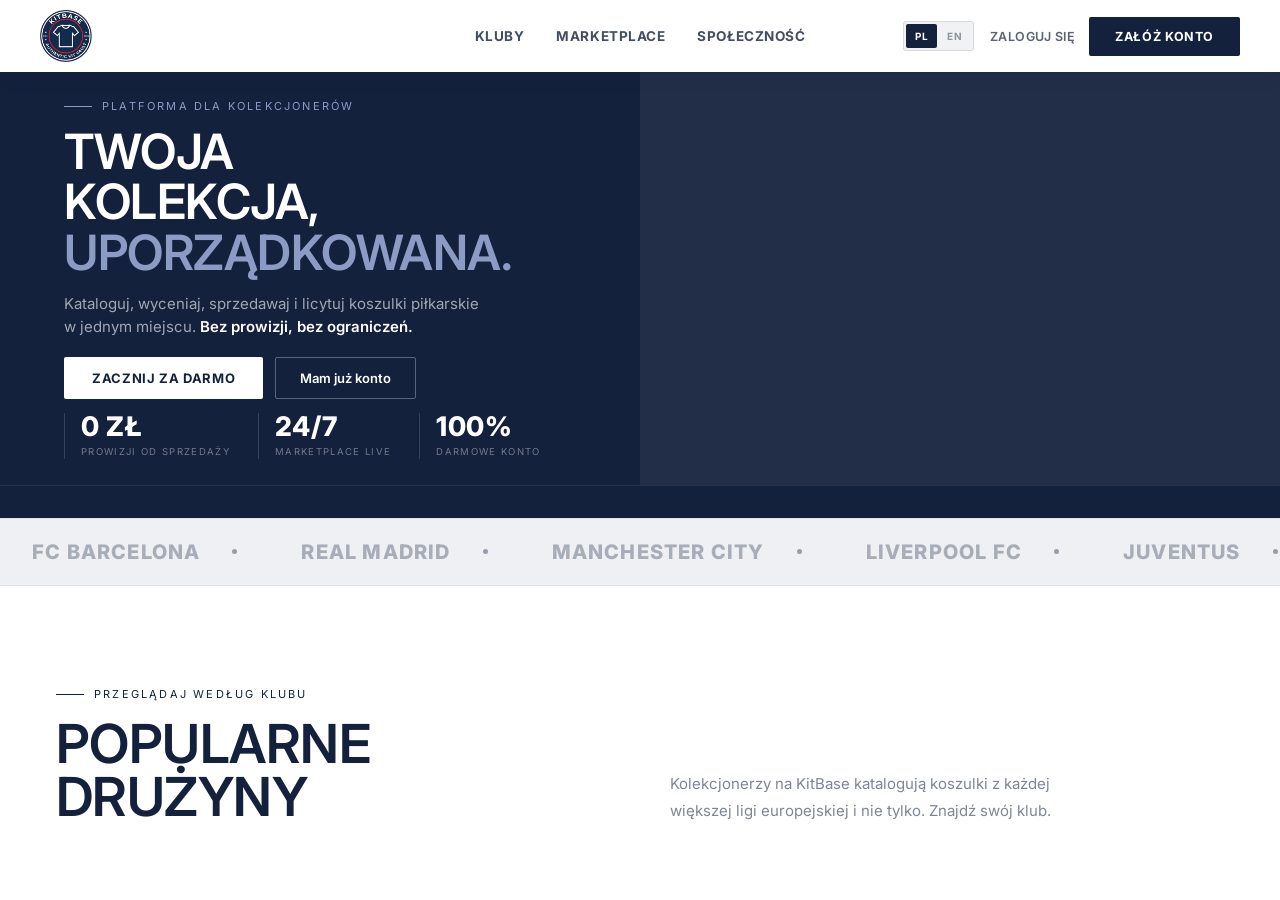
==== commit 28e0bff1: "Rename index - 2026-08-24T151540.982.html to index.html" ====
--- a/kitapp/index.html
+++ b/kitapp/index.html
@@ -23,14 +23,11 @@
 
 <!-- LANDING PAGE -->
 <div id="landing">
-  <div class="lp-utility" data-ck="utility.bar" data-en="Free registration &lt;span&gt;·&lt;/span&gt; Zero selling fees &lt;span&gt;·&lt;/span&gt; Marketplace 24/7">Bezpłatna rejestracja <span>·</span> Zero prowizji od sprzedaży <span>·</span> Marketplace 24/7</div>
-
   <nav class="lp-nav">
     <div class="lp-logo" style="display:flex;align-items:center;gap:10px"><img src="[data-uri]" alt="KitBase" style="height:52px;width:52px;vertical-align:middle;flex-shrink:0"></div>
     <div class="lp-nav-links">
       <button class="lp-nav-link" onclick="document.getElementById('landing').scrollTo({top:document.getElementById('lp-clubs').offsetTop-76,behavior:'smooth'})" data-en="Clubs">Kluby</button>
-      <button class="lp-nav-link" onclick="document.getElementById('landing').scrollTo({top:document.getElementById('lp-features').offsetTop-76,behavior:'smooth'})" data-en="Features">Funkcje</button>
-      <button class="lp-nav-link" onclick="document.getElementById('landing').scrollTo({top:document.getElementById('lp-how').offsetTop-76,behavior:'smooth'})" data-en="How it works">Jak działa</button>
+      <button class="lp-nav-link" onclick="document.getElementById('landing').scrollTo({top:document.getElementById('lp-features').offsetTop-76,behavior:'smooth'})" data-en="Marketplace">Marketplace</button>
       <button class="lp-nav-link" onclick="document.getElementById('landing').scrollTo({top:document.getElementById('lp-community').offsetTop-76,behavior:'smooth'})" data-en="Community">Społeczność</button>
     </div>
     <div class="lp-nav-cta">
@@ -38,24 +35,10 @@
         <button class="lp-lang-btn active" data-lang="pl" onclick="setLandingLang('pl')">PL</button>
         <button class="lp-lang-btn" data-lang="en" onclick="setLandingLang('en')">EN</button>
       </div>
-      <button class="lp-nav-sell-btn" onclick="openSellLeadForm()">
-        <svg viewBox="0 0 24 24" width="14" height="14" fill="none" stroke="currentColor" stroke-width="1.8" stroke-linecap="round" stroke-linejoin="round"><path d="M20.38 3.46L16 2a4 4 0 01-8 0L3.62 3.46a2 2 0 00-1.34 2.23l.58 3.57a1 1 0 00.99.84H6v10c0 1.1.9 2 2 2h8a2 2 0 002-2V10h2.15a1 1 0 00.99-.84l.58-3.57a2 2 0 00-1.34-2.23z"/></svg>
-        <span data-en="Sell a jersey">Sprzedaj koszulkę</span>
-      </button>
       <button class="lp-btn-ghost" onclick="openAuthModal('login')" data-en="Log in">Zaloguj się</button>
       <button class="lp-btn-primary" onclick="openAuthModal('register')" data-en="Sign up">Załóż konto</button>
     </div>
   </nav>
-
-  <div class="lp-subnav">
-    <span class="lp-subnav-link" onclick="openAuthModal('register')" data-en="New">Nowości</span>
-    <span class="lp-subnav-link" onclick="document.getElementById('landing').scrollTo({top:document.getElementById('lp-clubs').offsetTop-76,behavior:'smooth'})" data-en="Clubs">Kluby</span>
-    <span class="lp-subnav-link" onclick="document.getElementById('landing').scrollTo({top:document.getElementById('lp-features').offsetTop-76,behavior:'smooth'})" data-en="Marketplace">Marketplace</span>
-    <span class="lp-subnav-link" onclick="document.getElementById('landing').scrollTo({top:document.getElementById('lp-features').offsetTop-76,behavior:'smooth'})" data-en="Auctions">Licytacje</span>
-    <span class="lp-subnav-link" onclick="document.getElementById('landing').scrollTo({top:document.getElementById('lp-features').offsetTop-76,behavior:'smooth'})" data-en="Verification">Weryfikacja</span>
-    <span class="lp-subnav-link" onclick="document.getElementById('landing').scrollTo({top:document.getElementById('lp-community').offsetTop-76,behavior:'smooth'})" data-en="Collectors">Kolekcjonerzy</span>
-    <span class="lp-subnav-link" onclick="openAuthModal('register')" data-en="Join">Dołącz</span>
-  </div>
 
   <!-- HERO -->
   <section class="lp-hero">
@@ -67,12 +50,6 @@
         <button class="lp-btn-hero" data-ck="hero.cta_primary" data-en="Start for free" onclick="openAuthModal('register')">Zacznij za darmo</button>
         <button class="lp-btn-hero-ghost" data-ck="hero.cta_secondary" data-en="I already have an account" onclick="openAuthModal('login')">Mam już konto</button>
       </div>
-      <div class="lp-pills" style="margin-bottom:44px">
-        <button class="lp-pill active" data-en="Collection">Kolekcja</button>
-        <button class="lp-pill" data-en="Marketplace">Marketplace</button>
-        <button class="lp-pill" data-en="Auctions">Licytacje</button>
-        <button class="lp-pill" data-en="Verification">Weryfikacja</button>
-      </div>
       <div class="lp-hero-stats">
         <div class="lp-stat"><div class="lp-stat-num" data-ck="hero.stat1_num" data-en="0 PLN">0 ZŁ</div><div class="lp-stat-label" data-ck="hero.stat1_label" data-en="Selling fees">Prowizji od sprzedaży</div></div>
         <div class="lp-stat"><div class="lp-stat-num" data-ck="hero.stat2_num" data-en="24/7">24/7</div><div class="lp-stat-label" data-ck="hero.stat2_label" data-en="Marketplace live">Marketplace live</div></div>
@@ -162,32 +139,6 @@
   </section>
 
   <!-- SPLIT — how it works -->
-  <section class="lp-split" id="lp-how">
-    <div class="lp-split-media" id="lp-split-jersey"></div>
-    <div class="lp-split-content">
-      <div class="lp-eyebrow" data-ck="how.eyebrow" data-en="How it works">Jak to działa</div>
-      <h2 class="lp-h2" data-ck="how.title" data-en="FOUR STEPS&lt;br&gt;TO YOUR COLLECTION">CZTERY KROKI<br>DO KOLEKCJI</h2>
-      <div class="lp-split-steps">
-        <div class="lp-split-step">
-          <div class="lp-split-step-num">01</div>
-          <div><div class="lp-split-step-title" data-ck="step1.title" data-en="Create an account">Załóż konto</div><div class="lp-split-step-desc" data-ck="step1.desc" data-en="Signup takes 30 seconds — just email and password.">Rejestracja zajmuje 30 sekund — tylko email i hasło.</div></div>
-        </div>
-        <div class="lp-split-step">
-          <div class="lp-split-step-num">02</div>
-          <div><div class="lp-split-step-title" data-ck="step2.title" data-en="Add your jerseys">Dodaj koszulki</div><div class="lp-split-step-desc" data-ck="step2.desc" data-en="Catalog your collection with photos and market value.">Kataloguj kolekcję ze zdjęciami i wartością rynkową.</div></div>
-        </div>
-        <div class="lp-split-step">
-          <div class="lp-split-step-num">03</div>
-          <div><div class="lp-split-step-title" data-ck="step3.title" data-en="List and bid">Wystawiaj i licytuj</div><div class="lp-split-step-desc" data-ck="step3.desc" data-en="Sell directly or start a live auction.">Sprzedawaj bezpośrednio lub uruchom licytację na żywo.</div></div>
-        </div>
-        <div class="lp-split-step">
-          <div class="lp-split-step-num">04</div>
-          <div><div class="lp-split-step-title" data-ck="step4.title" data-en="Build your network">Buduj sieć</div><div class="lp-split-step-desc" data-ck="step4.desc" data-en="Browse collector profiles and trade jerseys.">Przeglądaj profile kolekcjonerów i wymieniaj się koszulkami.</div></div>
-        </div>
-      </div>
-    </div>
-  </section>
-
   <!-- COMMUNITY -->
   <section class="lp-community" id="lp-community">
     <div class="lp-community-inner">
@@ -199,37 +150,6 @@
         <p class="lp-section-desc" data-ck="community.desc" data-en="Real collectors build their archives on KitBase every day. Join and show off your collection.">Prawdziwi kolekcjonerzy budują swoje archiwa na KitBase każdego dnia. Dołącz i pokaż swoją kolekcję.</p>
       </div>
       <div class="lp-community-grid" id="lp-community-grid"></div>
-    </div>
-  </section>
-
-  <!-- STAT BAND -->
-  <div class="lp-stat-band">
-    <div class="lp-stat-band-item"><div class="lp-stat-band-num" data-ck="statband1.num" data-en="100&lt;span&gt;%&lt;/span&gt;">100<span>%</span></div><div class="lp-stat-band-label" data-ck="statband1.label" data-en="Free account">Darmowe konto</div></div>
-    <div class="lp-stat-band-item"><div class="lp-stat-band-num" data-ck="statband2.num" data-en="&lt;span&gt;0&lt;/span&gt; PLN"><span>0</span> ZŁ</div><div class="lp-stat-band-label" data-ck="statband2.label" data-en="Selling fees">Prowizji od sprzedaży</div></div>
-    <div class="lp-stat-band-item"><div class="lp-stat-band-num" data-ck="statband3.num" data-en="24&lt;span&gt;/7&lt;/span&gt;">24<span>/7</span></div><div class="lp-stat-band-label" data-ck="statband3.label" data-en="Marketplace live">Marketplace live</div></div>
-    <div class="lp-stat-band-item"><div class="lp-stat-band-num" data-ck="statband4.num" data-en="&lt;span&gt;∞&lt;/span&gt;"><span>∞</span></div><div class="lp-stat-band-label" data-ck="statband4.label" data-en="Jerseys in your collection">Koszulek w kolekcji</div></div>
-  </div>
-
-  <!-- JOIN / NEWSLETTER -->
-  <section class="lp-join">
-    <div class="lp-join-inner">
-      <div>
-        <div class="lp-join-badge" data-ck="join.badge" data-en="Join the club">Dołącz do klubu</div>
-        <h2 data-ck="join.title" data-en="STAY UP TO DATE&lt;br&gt;WITH YOUR COLLECTION.">BĄDŹ NA BIEŻĄCO<br>Z KOLEKCJĄ.</h2>
-        <p data-ck="join.desc" data-en="Sign up and get notified about new listings matching your wishlist, plus platform updates." style="color:rgba(255,255,255,.5);font-size:14px;line-height:1.7;max-width:400px">Zapisz się i otrzymuj powiadomienia o nowych ogłoszeniach pasujących do Twojej wishlisty oraz aktualizacje platformy.</p>
-        <div class="lp-join-perks">
-          <div class="lp-join-perk"><svg width="15" height="15" viewBox="0 0 24 24" fill="none" stroke="currentColor" stroke-width="2" stroke-linecap="round"><polyline points="20 6 9 17 4 12"/></svg><span data-ck="join.perk1" data-en="Wishlist match notifications">Powiadomienia o dopasowaniach wishlisty</span></div>
-          <div class="lp-join-perk"><svg width="15" height="15" viewBox="0 0 24 24" fill="none" stroke="currentColor" stroke-width="2" stroke-linecap="round"><polyline points="20 6 9 17 4 12"/></svg><span data-ck="join.perk2" data-en="Early access to new features">Wczesny dostęp do nowych funkcji</span></div>
-          <div class="lp-join-perk"><svg width="15" height="15" viewBox="0 0 24 24" fill="none" stroke="currentColor" stroke-width="2" stroke-linecap="round"><polyline points="20 6 9 17 4 12"/></svg><span data-ck="join.perk3" data-en="Zero spam — only what matters">Zero spamu — tylko to co ważne</span></div>
-        </div>
-      </div>
-      <div class="lp-join-form">
-        <div class="lp-join-input-row">
-          <input type="email" class="lp-join-input" id="lp-newsletter-email" placeholder="twoj@email.com" data-en-placeholder="your@email.com">
-          <button class="lp-btn-hero" data-ck="join.cta" data-en="Join" onclick="openAuthModal('register')" style="flex-shrink:0">Dołącz</button>
-        </div>
-        <div class="lp-join-fine" data-ck="join.fine" data-en="Zero spam. Unsubscribe anytime.">Zero spamu. Rezygnacja w każdej chwili.</div>
-      </div>
     </div>
   </section>
 
--- a/kitapp/styles.css
+++ b/kitapp/styles.css
@@ -4,11 +4,11 @@
   --bg:#f7f8fa;--bg2:#ffffff;--bg3:#eef0f3;
   --t1:#0f1620;--t2:#5b6472;--t3:#98a1ac;
   --red:#c0392b;--gold:#14213d;--gold-rgb:20,33,61;--blue:#14213d;
-  --r:6px;--r2:3px;
+  --r:16px;--r2:10px;
   --e1:cubic-bezier(.16,1,.3,1);--e2:cubic-bezier(.2,.8,.4,1);
   --panel-shadow:0 1px 2px rgba(15,20,30,.05),0 12px 32px rgba(15,20,30,.08);
   --border:rgba(15,20,30,.12);
-  --site-font:'Open Sans', sans-serif;
+  --site-font:'Inter', sans-serif;
 }
 html,body{height:100%;overflow:hidden}
 /* Czcionka strony — nadpisuje wszystko, także sztywno wpisane font-family w JS,
@@ -422,7 +422,8 @@
 .ph-sub::before{content:'';width:20px;height:1px;background:var(--a)}
 .dot{width:5px;height:5px;border-radius:50%;background:var(--a)}
 @keyframes pulse{0%,100%{opacity:1}50%{opacity:.3}}
-.card{background:var(--bg2);border:1px solid var(--border);border-radius:var(--r);padding:18px 20px;transition:border-color .2s,transform .15s;position:relative;overflow:hidden}
+.card{background:var(--bg2);border:1px solid var(--border);border-radius:var(--r);padding:18px 20px;transition:border-color .2s,transform .15s,box-shadow .2s;position:relative;overflow:hidden;box-shadow:0 1px 3px rgba(15,20,30,.05),0 4px 14px rgba(15,20,30,.06)}
+.card:hover{box-shadow:0 4px 10px rgba(15,20,30,.07),0 10px 26px rgba(15,20,30,.09)}
 .card::before{content:'';position:absolute;top:0;left:0;right:0;height:2px;background:rgba(var(--a-rgb),.4);transform:scaleX(0);transform-origin:left;transition:transform .25s var(--e2)}
 .card:hover{border-color:rgba(var(--a-rgb),.35)}
 .card:hover::before{transform:scaleX(1)}
@@ -460,7 +461,7 @@
 .field-search{display:flex;align-items:center;gap:8px;color:var(--t3)}
 .field-search input{flex:1}
 .field:focus-within{border-color:rgba(var(--a-rgb),.45)!important;box-shadow:0 0 0 3px rgba(var(--a-rgb),.08)}
-.btn{font-family:'Inter',sans-serif;font-size:11.5px;font-weight:700;padding:9px 18px;border-radius:var(--r2);transition:all .15s var(--e2);white-space:nowrap;border:none;cursor:inherit;letter-spacing:.07em;text-transform:uppercase;user-select:none}
+.btn{font-family:'Inter',sans-serif;font-size:11.5px;font-weight:700;padding:10px 20px;border-radius:999px;transition:all .15s var(--e2);white-space:nowrap;border:none;cursor:inherit;letter-spacing:.07em;text-transform:uppercase;user-select:none}
 .btn-p{background:var(--a);color:var(--on-a,#fff)}
 .btn-p:hover{filter:brightness(1.15)}
 .btn-g{background:var(--bg2);border:1px solid var(--border)!important;color:var(--t1)}
@@ -503,10 +504,10 @@
 .tg-knob{position:absolute;top:3px;left:3px;width:16px;height:16px;border-radius:50%;background:#fff;box-shadow:0 1px 4px rgba(0,0,0,.4);transition:transform .2s var(--e2)}
 .tg-track.on .tg-knob{transform:translateX(18px)}
 /* SHIRT CARD */
-.shirt-card{background:var(--bg2);border:1px solid var(--border);border-radius:var(--r);overflow:hidden;transition:all .2s;cursor:inherit}
+.shirt-card{background:var(--bg2);border:1px solid var(--border);border-radius:var(--r);overflow:hidden;transition:all .2s;cursor:inherit;box-shadow:0 1px 3px rgba(15,20,30,.04),0 4px 14px rgba(15,20,30,.05)}
 .shirt-card:hover{border-color:rgba(var(--a-rgb),.35);transform:translateY(-3px);box-shadow:0 10px 28px rgba(20,20,15,.1)}
-.shirt-photo{width:100%;aspect-ratio:1/1;background:var(--bg3);display:flex;align-items:center;justify-content:center;position:relative;overflow:hidden}
-.shirt-photo img{width:100%;height:100%;object-fit:cover;object-position:center top}
+.shirt-photo{width:100%;aspect-ratio:5/6;background:var(--bg3);display:flex;align-items:center;justify-content:center;position:relative;overflow:hidden}
+.shirt-photo img{width:100%;height:100%;object-fit:cover;object-position:center 10%}
 .shirt-photo-placeholder{opacity:.18;color:var(--t2);display:flex;align-items:center;justify-content:center}
 .shirt-photo-placeholder svg{width:40px;height:40px}
 .shirt-card-body{padding:14px 16px}
@@ -603,7 +604,7 @@
 /* POST PREVIEW */
 .post-box{background:var(--bg);border:1px solid var(--border);border-radius:10px;padding:14px;font-size:12px;color:var(--t2);line-height:1.8;white-space:pre-wrap;font-family:'JetBrains Mono',monospace;max-height:220px;overflow-y:auto;user-select:text;cursor:text}
 /* MARKETPLACE PUBLIC */
-.mkt-card{background:var(--bg2);border:1px solid var(--border);border-radius:var(--r);overflow:hidden;transition:all .2s;cursor:inherit}
+.mkt-card{background:var(--bg2);border:1px solid var(--border);border-radius:var(--r);overflow:hidden;transition:all .2s;cursor:inherit;box-shadow:0 1px 3px rgba(15,20,30,.04),0 4px 14px rgba(15,20,30,.05)}
 .mkt-card:hover{border-color:rgba(20,33,61,.4);transform:translateY(-3px);box-shadow:0 10px 28px rgba(20,20,15,.1)}
 .mkt-seller{font-family:'JetBrains Mono',monospace;font-size:8px;color:#14213d;letter-spacing:.1em;text-transform:uppercase;min-width:0;overflow:hidden}
 .mkt-seller span,.mkt-seller{text-overflow:ellipsis;white-space:nowrap;overflow:hidden}
@@ -640,7 +641,30 @@
 .like-count{min-width:6px}
 .mkt-featured-strip{display:grid;grid-template-columns:repeat(auto-fill,minmax(180px,1fr));gap:14px;margin-bottom:18px}
 .mkt-featured-strip .mkt-card{border-color:rgba(20,33,61,.4);box-shadow:0 4px 16px rgba(20,33,61,.1)}
-@media(max-width:860px){.mkt-layout{grid-template-columns:1fr}.mkt-sidebar{position:static}}
+.mkt-mobile-bar{display:none}
+#mkt-filters-scrim{display:none}
+.mkt-sidebar-mobile-head,.mkt-sidebar-mobile-apply{display:none}
+.mkt-filters-btn{position:relative;flex-shrink:0;display:flex;align-items:center;justify-content:center;width:38px;height:38px;border-radius:50%;background:var(--bg2);border:1px solid var(--border);cursor:pointer;color:var(--t1)}
+.mkt-filters-btn.has-active{background:var(--a);color:var(--on-a);border-color:var(--a)}
+.mkt-filters-btn.has-active svg{stroke:var(--on-a)}
+#mkt-filters-count{position:absolute;top:-3px;right:-3px;min-width:15px;height:15px;border-radius:8px;background:var(--red);color:#fff;font-size:8px;font-weight:800;display:flex;align-items:center;justify-content:center;padding:0 3px;font-family:'JetBrains Mono',monospace}
+.mkt-filters-btn.has-active #mkt-filters-count{background:#fff;color:var(--a)}
+@media(max-width:860px){
+  .mkt-layout{grid-template-columns:1fr}
+  .mkt-mobile-bar{display:flex;gap:8px;align-items:center;margin-bottom:14px}
+  .mkt-sidebar{
+    position:fixed!important;left:0;right:0;bottom:0;top:auto;z-index:9000;
+    max-height:82vh;border-radius:18px 18px 0 0;
+    transform:translateY(100%);transition:transform .25s var(--e2);
+    overflow-y:auto;display:flex;flex-direction:column;box-shadow:0 -8px 30px rgba(20,20,15,.2)
+  }
+  .mkt-sidebar.mobile-open{transform:translateY(0)}
+  .mkt-sidebar-mobile-head{display:flex;align-items:center;justify-content:space-between;padding:16px 18px;border-bottom:1px solid var(--border);font-weight:800;font-size:14px;letter-spacing:.04em;text-transform:uppercase;position:sticky;top:0;background:var(--bg2);z-index:1}
+  .mkt-sidebar-mobile-head button{background:none;border:none;cursor:pointer;color:var(--t2);display:flex}
+  .mkt-sidebar-mobile-apply{display:block;padding:14px 16px;border-top:1px solid var(--border);position:sticky;bottom:0;background:var(--bg2)}
+  #mkt-filters-scrim{display:block;position:fixed;inset:0;background:rgba(20,20,15,.4);z-index:8999;opacity:0;pointer-events:none;transition:opacity .2s}
+  #mkt-filters-scrim.show{opacity:1;pointer-events:auto}
+}
 /* PROFILE */
 .profile-avatar{width:64px;height:64px;border-radius:50%;background:var(--a);display:flex;align-items:center;justify-content:center;font-family:'Inter',sans-serif;font-weight:800;font-size:24px;color:var(--on-a);flex-shrink:0;box-shadow:0 2px 8px rgba(20,20,15,.2)}
 /* ANIMATIONS */
@@ -752,6 +776,19 @@
   /* TYTUŁY */
   .ph-title{font-size:22px}
 
+  /* DASHBOARD — "kafelki" dopasowane do telefonu, nie desktopowe rozmiary */
+  .vault-hero-card{padding:18px 16px}
+  .vault-hero-eyebrow{font-size:9px}
+  .vault-hero-num{font-size:32px!important;margin:6px 0 8px}
+  .vault-hero-sub{font-size:10px}
+  .vault-ledger-strip{margin-top:16px;padding-top:14px;flex-wrap:wrap;gap:12px 0}
+  .vault-ledger-item{min-width:0!important;flex:1 1 45%!important;padding:0 10px!important}
+  .vault-ledger-item:nth-child(1),.vault-ledger-item:nth-child(2){padding-top:0!important;margin-top:0!important;border-top:none!important}
+  .vault-ledger-num{font-size:16px}
+  .g12{gap:10px}
+  .card{padding:14px}
+  .clabel{font-size:9px;margin-bottom:6px}
+
   /* TABS */
   .tabs{flex-wrap:wrap}
   .tab{font-size:8px;padding:6px 4px}
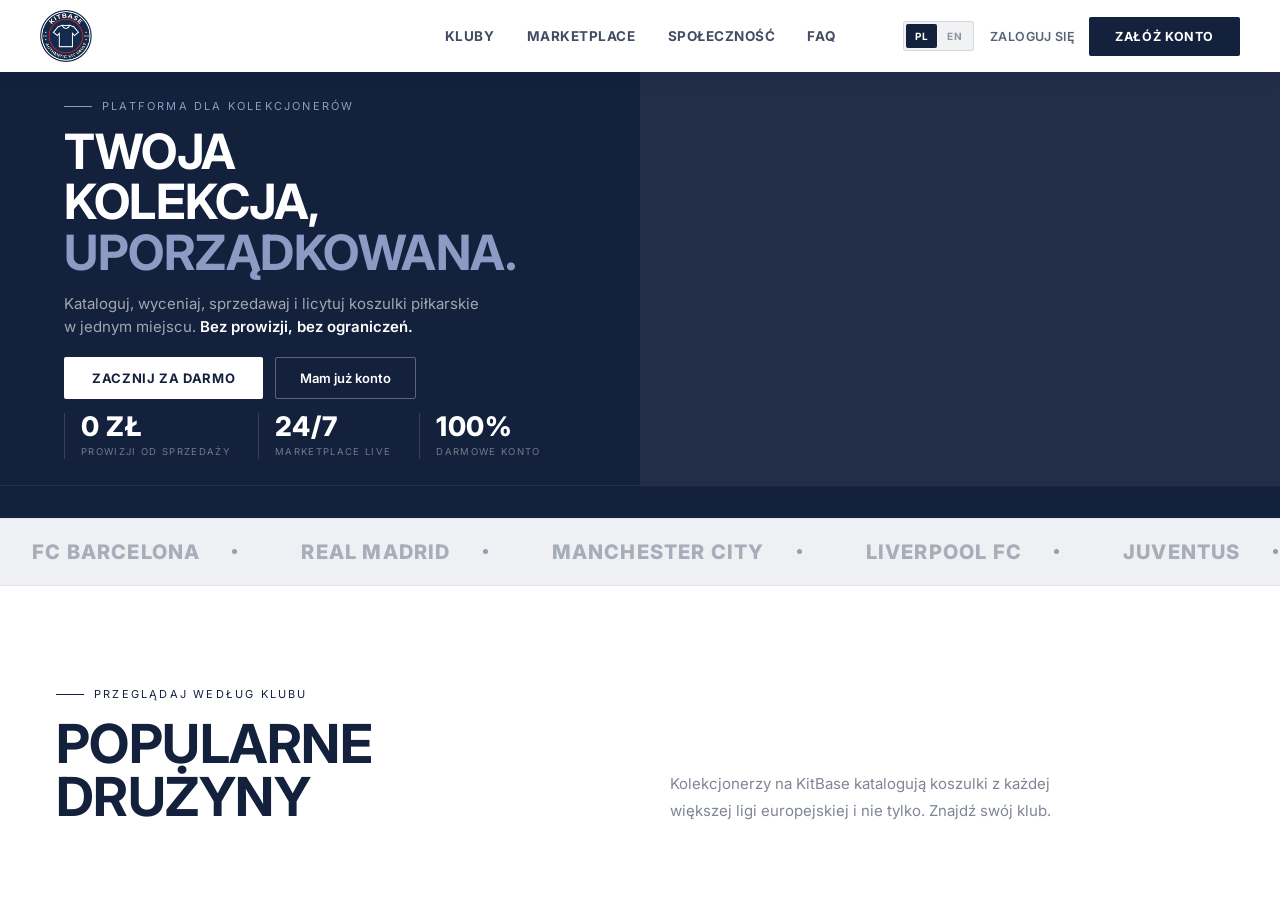
==== commit 5c37b134: "Rename index - 2026-08-26T224254.768.html to index.html" ====
--- a/kitapp/index.html
+++ b/kitapp/index.html
@@ -29,6 +29,7 @@
       <button class="lp-nav-link" onclick="document.getElementById('landing').scrollTo({top:document.getElementById('lp-clubs').offsetTop-76,behavior:'smooth'})" data-en="Clubs">Kluby</button>
       <button class="lp-nav-link" onclick="document.getElementById('landing').scrollTo({top:document.getElementById('lp-features').offsetTop-76,behavior:'smooth'})" data-en="Marketplace">Marketplace</button>
       <button class="lp-nav-link" onclick="document.getElementById('landing').scrollTo({top:document.getElementById('lp-community').offsetTop-76,behavior:'smooth'})" data-en="Community">Społeczność</button>
+      <button class="lp-nav-link" onclick="document.getElementById('landing').scrollTo({top:document.getElementById('lp-faq').offsetTop-76,behavior:'smooth'})" data-en="FAQ">FAQ</button>
     </div>
     <div class="lp-nav-cta">
       <div class="lp-lang-switch">
@@ -150,6 +151,81 @@
         <p class="lp-section-desc" data-ck="community.desc" data-en="Real collectors build their archives on KitBase every day. Join and show off your collection.">Prawdziwi kolekcjonerzy budują swoje archiwa na KitBase każdego dnia. Dołącz i pokaż swoją kolekcję.</p>
       </div>
       <div class="lp-community-grid" id="lp-community-grid"></div>
+    </div>
+  </section>
+
+  <!-- FAQ -->
+  <section class="lp-section" id="lp-faq">
+    <div class="lp-section-head" style="margin-bottom:0">
+      <div>
+        <div class="lp-eyebrow" data-en="FAQ">FAQ</div>
+        <h2 class="lp-h2" data-en="QUESTIONS&lt;br&gt;&amp; ANSWERS">PYTANIA<br>I ODPOWIEDZI</h2>
+      </div>
+    </div>
+    <div class="lp-faq-list">
+      <div class="lp-faq-item">
+        <div class="lp-faq-q" onclick="this.parentElement.classList.toggle('open')">
+          <span data-ck="faq1.q" data-en="Is using KitBase free?">Czy korzystanie z KitBase jest płatne?</span>
+          <svg viewBox="0 0 24 24" width="16" height="16" fill="none" stroke="currentColor" stroke-width="2" stroke-linecap="round"><polyline points="6 9 12 15 18 9"/></svg>
+        </div>
+        <div class="lp-faq-a" data-ck="faq1.a" data-en="Creating an account and managing your collection is completely free. We don't charge any commission on marketplace sales either.">Założenie konta i prowadzenie kolekcji jest całkowicie darmowe. Nie pobieramy też żadnej prowizji od sprzedaży na marketplace.</div>
+      </div>
+      <div class="lp-faq-item">
+        <div class="lp-faq-q" onclick="this.parentElement.classList.toggle('open')">
+          <span data-ck="faq2.q" data-en="How does authenticity verification (LegitCheck) work?">Jak działa weryfikacja autentyczności (LegitCheck)?</span>
+          <svg viewBox="0 0 24 24" width="16" height="16" fill="none" stroke="currentColor" stroke-width="2" stroke-linecap="round"><polyline points="6 9 12 15 18 9"/></svg>
+        </div>
+        <div class="lp-faq-a" data-ck="faq2.a" data-en="You submit photos of your jersey (label, stitching, print) for review. Once approved, it gets a visible verification badge that boosts buyer trust.">Zgłaszasz zdjęcia swojej koszulki (metka, szwy, nadruk) do weryfikacji. Po zatwierdzeniu koszulka dostaje widoczną odznakę, która zwiększa zaufanie kupujących.</div>
+      </div>
+      <div class="lp-faq-item">
+        <div class="lp-faq-q" onclick="this.parentElement.classList.toggle('open')">
+          <span data-ck="faq3.q" data-en="Are new marketplace listings visible immediately?">Czy nowe ogłoszenia na marketplace są widoczne od razu?</span>
+          <svg viewBox="0 0 24 24" width="16" height="16" fill="none" stroke="currentColor" stroke-width="2" stroke-linecap="round"><polyline points="6 9 12 15 18 9"/></svg>
+        </div>
+        <div class="lp-faq-a" data-ck="faq3.a" data-en="Listings from new, unverified accounts are briefly reviewed by our moderators before going live — usually within a few hours. Verified users' listings go live instantly.">Ogłoszenia od nowych, niezweryfikowanych kont są krótko sprawdzane przez moderację zanim staną się publiczne — zwykle w ciągu kilku godzin. Ogłoszenia zweryfikowanych użytkowników publikują się od razu.</div>
+      </div>
+      <div class="lp-faq-item">
+        <div class="lp-faq-q" onclick="this.parentElement.classList.toggle('open')">
+          <span data-ck="faq4.q" data-en="How do live auctions work?">Jak działają licytacje na żywo?</span>
+          <svg viewBox="0 0 24 24" width="16" height="16" fill="none" stroke="currentColor" stroke-width="2" stroke-linecap="round"><polyline points="6 9 12 15 18 9"/></svg>
+        </div>
+        <div class="lp-faq-a" data-ck="faq4.a" data-en="The seller sets a starting price, minimum bid increment, and duration. If a bid comes in during the final seconds, the auction is automatically extended to prevent sniping.">Sprzedający ustala cenę wywoławczą, minimalne podbicie i czas trwania. Jeśli oferta pojawi się w ostatnich sekundach, licytacja automatycznie się przedłuża, żeby zapobiec nieuczciwym praktykom.</div>
+      </div>
+      <div class="lp-faq-item">
+        <div class="lp-faq-q" onclick="this.parentElement.classList.toggle('open')">
+          <span data-ck="faq5.q" data-en="How do I contact a buyer or seller?">Jak skontaktować się z kupującym lub sprzedającym?</span>
+          <svg viewBox="0 0 24 24" width="16" height="16" fill="none" stroke="currentColor" stroke-width="2" stroke-linecap="round"><polyline points="6 9 12 15 18 9"/></svg>
+        </div>
+        <div class="lp-faq-a" data-ck="faq5.a" data-en="KitBase has a built-in chat — you can message the other party directly, without leaving the platform or sharing personal contact details.">KitBase ma wbudowany czat — możesz napisać bezpośrednio do drugiej strony, bez opuszczania platformy i bez podawania prywatnych danych kontaktowych.</div>
+      </div>
+      <div class="lp-faq-item">
+        <div class="lp-faq-q" onclick="this.parentElement.classList.toggle('open')">
+          <span data-ck="faq6.q" data-en="Is KitBase responsible for transactions between users?">Czy KitBase odpowiada za transakcje między użytkownikami?</span>
+          <svg viewBox="0 0 24 24" width="16" height="16" fill="none" stroke="currentColor" stroke-width="2" stroke-linecap="round"><polyline points="6 9 12 15 18 9"/></svg>
+        </div>
+        <div class="lp-faq-a" data-ck="faq6.a" data-en="No. KitBase provides a platform where collectors can connect, but we are not a party to any sale, auction or exchange — we don't process payments, arrange shipping, or guarantee that the other side will follow through on the deal. Full details are in our Terms of Service.">Nie. KitBase udostępnia platformę do kontaktu między kolekcjonerami, ale nie jest stroną zawieranych transakcji — nie pośredniczymy w płatnościach, nie organizujemy wysyłki i nie odpowiadamy za to, czy druga strona wywiąże się z ustaleń. Szczegóły reguluje nasz Regulamin.</div>
+      </div>
+      <div class="lp-faq-item">
+        <div class="lp-faq-q" onclick="this.parentElement.classList.toggle('open')">
+          <span data-ck="faq7.q" data-en="Are all jerseys on the platform guaranteed authentic?">Czy wszystkie koszulki na platformie są gwarantowane jako oryginalne?</span>
+          <svg viewBox="0 0 24 24" width="16" height="16" fill="none" stroke="currentColor" stroke-width="2" stroke-linecap="round"><polyline points="6 9 12 15 18 9"/></svg>
+        </div>
+        <div class="lp-faq-a" data-ck="faq7.a" data-en="Not all of them — only jerseys that went through LegitCheck and received the verification badge have been reviewed by our team. Even then, the review is based on careful assessment rather than an absolute guarantee. Responsibility for the accuracy of a listing's description rests with the seller.">Nie wszystkie — tylko koszulki, które przeszły LegitCheck i otrzymały odznakę weryfikacji, zostały sprawdzone przez nasz zespół. Nawet wtedy proces opiera się na starannej ocenie, a nie absolutnej gwarancji. Za zgodność opisu ogłoszenia ze stanem faktycznym odpowiada sprzedający.</div>
+      </div>
+      <div class="lp-faq-item">
+        <div class="lp-faq-q" onclick="this.parentElement.classList.toggle('open')">
+          <span data-ck="faq8.q" data-en="What if the seller doesn't ship or the buyer doesn't pay?">Co jeśli sprzedający nie wyśle koszulki albo kupujący nie zapłaci?</span>
+          <svg viewBox="0 0 24 24" width="16" height="16" fill="none" stroke="currentColor" stroke-width="2" stroke-linecap="round"><polyline points="6 9 12 15 18 9"/></svg>
+        </div>
+        <div class="lp-faq-a" data-ck="faq8.a" data-en="KitBase does not mediate payments or shipping. We recommend agreeing on shipping and payment terms in chat before finalizing a deal. If the other party fails to honor those arrangements, you can report it to us — we review such reports and take moderation action against the account when warranted.">KitBase nie pośredniczy w płatnościach ani przesyłkach, dlatego zalecamy ustalenie warunków wysyłki i płatności na czacie przed finalizacją transakcji. Jeśli druga strona nie wywiąże się z ustaleń, możesz to zgłosić — rozpatrujemy takie zgłoszenia i podejmujemy odpowiednie działania moderacyjne wobec konta.</div>
+      </div>
+      <div class="lp-faq-item">
+        <div class="lp-faq-q" onclick="this.parentElement.classList.toggle('open')">
+          <span data-ck="faq9.q" data-en="Who is responsible for the content of listings and chat messages?">Kto odpowiada za treść ogłoszeń i wiadomości na czacie?</span>
+          <svg viewBox="0 0 24 24" width="16" height="16" fill="none" stroke="currentColor" stroke-width="2" stroke-linecap="round"><polyline points="6 9 12 15 18 9"/></svg>
+        </div>
+        <div class="lp-faq-a" data-ck="faq9.a" data-en="The person who posted them. KitBase does not pre-screen listing content or chat messages, so we don't verify their accuracy in advance — we do, however, review and remove content that violates our Terms of Service once it's reported or discovered.">Osoba, która je zamieściła. KitBase nie sprawdza z góry treści ogłoszeń ani wiadomości na czacie, więc nie weryfikujemy ich prawdziwości z wyprzedzeniem — usuwamy jednak treści naruszające Regulamin, gdy zostaną zgłoszone lub wykryte.</div>
+      </div>
     </div>
   </section>
 
--- a/kitapp/styles.css
+++ b/kitapp/styles.css
@@ -9,11 +9,13 @@
   --panel-shadow:0 1px 2px rgba(15,20,30,.05),0 12px 32px rgba(15,20,30,.08);
   --border:rgba(15,20,30,.12);
   --site-font:'Inter', sans-serif;
+  --heading-weight:700;
 }
 html,body{height:100%;overflow:hidden}
 /* Czcionka strony — nadpisuje wszystko, także sztywno wpisane font-family w JS,
    żeby zmiana w jednym miejscu (panel admina) obejmowała naprawdę całą stronę. */
 *{font-family:var(--site-font)!important}
+h1,h2,h3,h4{font-weight:var(--heading-weight,700)!important}
 body{font-family:'Inter',system-ui,sans-serif;background:var(--bg);color:var(--t1);font-size:14px;line-height:1.5;-webkit-font-smoothing:antialiased}
 body::before{content:'';position:fixed;inset:0;z-index:0;pointer-events:none}
 
@@ -63,7 +65,7 @@
 .lp-hero-left{display:flex;flex-direction:column;justify-content:center;padding:26px 64px;position:relative;z-index:2}
 .lp-hero-eyebrow{font-family:'JetBrains Mono',monospace;font-size:11px;letter-spacing:.2em;text-transform:uppercase;color:#8c9bc3;margin-bottom:12px;display:flex;align-items:center;gap:10px}
 .lp-hero-eyebrow::before{content:'';width:28px;height:1px;background:#8c9bc3}
-.lp-hero-h1{font-family:'Fraunces',serif;font-weight:600;font-style:normal;font-size:clamp(34px,3.8vw,56px);letter-spacing:-.01em;color:#ffffff;line-height:1.04;margin-bottom:14px}
+.lp-hero-h1{font-family:var(--site-font);font-weight:var(--heading-weight,700);font-style:normal;font-size:clamp(34px,3.8vw,56px);letter-spacing:-.01em;color:#ffffff;line-height:1.04;margin-bottom:14px}
 .lp-hero-h1 em{font-style:normal;color:#8c9bc3}
 .lp-hero-sub{font-size:15px;color:rgba(255,255,255,.6);line-height:1.55;max-width:430px;margin-bottom:18px;font-weight:400}
 .lp-hero-sub strong{color:#ffffff;font-weight:600}
@@ -114,7 +116,7 @@
 .lp-section-head{display:grid;grid-template-columns:1fr 1fr;gap:60px;align-items:end;margin-bottom:56px}
 .lp-eyebrow{font-family:'JetBrains Mono',monospace;font-size:11px;letter-spacing:.2em;text-transform:uppercase;color:#14213d;margin-bottom:16px;display:flex;align-items:center;gap:10px}
 .lp-eyebrow::before{content:'';width:28px;height:1px;background:#14213d}
-.lp-h2{font-family:'Fraunces',serif;font-weight:600;font-size:clamp(38px,4.2vw,62px);letter-spacing:-.01em;color:#14213d;line-height:.98}
+.lp-h2{font-family:var(--site-font);font-weight:var(--heading-weight,700);font-size:clamp(38px,4.2vw,62px);letter-spacing:-.01em;color:#14213d;line-height:.98}
 .lp-section-desc{font-size:15px;color:rgba(20,33,61,.55);line-height:1.75;max-width:440px}
 
 /* CLUB GRID — "Popular Leagues & Teams" style */
@@ -145,7 +147,7 @@
 /* FEATURED + EDITORIAL LIST (replaces uniform 6-card grid) */
 .lp-feature-featured{display:grid;grid-template-columns:auto 1fr;gap:32px;align-items:start;padding:44px 0 40px;border-bottom:1px solid rgba(20,33,61,.12)}
 .lp-feature-featured-icon{width:64px;height:64px;border-radius:50%;background:#14213d;color:#ffffff;display:flex;align-items:center;justify-content:center;flex-shrink:0}
-.lp-feature-featured-title{font-family:'Fraunces',serif;font-weight:600;font-size:clamp(26px,2.6vw,40px);letter-spacing:-.01em;color:#14213d;margin:10px 0 12px;line-height:1.1}
+.lp-feature-featured-title{font-family:var(--site-font);font-weight:var(--heading-weight,700);font-size:clamp(26px,2.6vw,40px);letter-spacing:-.01em;color:#14213d;margin:10px 0 12px;line-height:1.1}
 .lp-feature-featured-desc{font-size:15px;color:rgba(20,33,61,.6);line-height:1.7;max-width:560px}
 .lp-feature-list{display:grid;grid-template-columns:repeat(auto-fit,minmax(230px,1fr));gap:36px 32px;padding-top:36px}
 .lp-feature-row{position:relative}
@@ -191,7 +193,7 @@
 .lp-join::before{content:'';position:absolute;top:50%;left:15%;transform:translateY(-50%);width:500px;height:500px;background:radial-gradient(ellipse,rgba(20,33,61,.18) 0%,transparent 70%);pointer-events:none}
 .lp-join-inner{max-width:1280px;margin:0 auto;display:grid;grid-template-columns:1fr 1fr;gap:60px;align-items:center;position:relative;z-index:1}
 .lp-join-badge{font-family:'JetBrains Mono',monospace;font-size:10px;letter-spacing:.16em;text-transform:uppercase;color:#8c9bc3;margin-bottom:16px}
-.lp-join h2{font-family:'Fraunces',serif;font-weight:600;font-size:clamp(34px,3.6vw,52px);color:#ffffff;line-height:1.02;margin-bottom:16px}
+.lp-join h2{font-family:var(--site-font);font-weight:var(--heading-weight,700);font-size:clamp(34px,3.6vw,52px);color:#ffffff;line-height:1.02;margin-bottom:16px}
 .lp-join-perks{display:flex;flex-direction:column;gap:12px;margin-top:24px}
 .lp-join-perk{display:flex;align-items:center;gap:12px;font-size:13.5px;color:rgba(255,255,255,.7)}
 .lp-join-perk svg{color:#8c9bc3;flex-shrink:0}
@@ -205,7 +207,7 @@
 .lp-cta-section{background:#14213d;padding:130px 56px;text-align:center;position:relative;overflow:hidden;border-top:1px solid rgba(255,255,255,.08)}
 .lp-cta-section::before{content:'';position:absolute;top:50%;left:50%;transform:translate(-50%,-50%);width:800px;height:500px;background:radial-gradient(ellipse,rgba(20,33,61,.15) 0%,transparent 70%);pointer-events:none}
 .lp-cta-eyebrow{font-family:'JetBrains Mono',monospace;font-size:11px;letter-spacing:.22em;text-transform:uppercase;color:#8c9bc3;margin-bottom:20px;position:relative;z-index:1}
-.lp-cta-section h2{font-family:'Fraunces',serif;font-weight:600;font-size:clamp(44px,6vw,84px);color:#ffffff;letter-spacing:-.01em;line-height:.98;margin-bottom:20px;position:relative;z-index:1}
+.lp-cta-section h2{font-family:var(--site-font);font-weight:var(--heading-weight,700);font-size:clamp(44px,6vw,84px);color:#ffffff;letter-spacing:-.01em;line-height:.98;margin-bottom:20px;position:relative;z-index:1}
 .lp-cta-section p{font-size:16px;color:rgba(255,255,255,.5);margin-bottom:44px;position:relative;z-index:1;max-width:440px;margin-left:auto;margin-right:auto;line-height:1.7}
 .lp-cta-btns{display:flex;justify-content:center;gap:16px;flex-wrap:wrap;position:relative;z-index:1}
 
@@ -417,7 +419,7 @@
 .content-inner{max-width:1200px;margin:0 auto;padding:32px 36px 60px}
 
 /* COMPONENTS */
-.ph-title{font-family:'Fraunces',serif;font-weight:600;font-size:clamp(32px,3.5vw,54px);letter-spacing:-.01em;color:var(--t1);line-height:1;margin-bottom:20px}
+.ph-title{font-family:var(--site-font);font-weight:var(--heading-weight,700);font-size:clamp(32px,3.5vw,54px);letter-spacing:-.01em;color:var(--t1);line-height:1;margin-bottom:20px}
 .ph-sub{font-family:'JetBrains Mono',monospace;font-size:10px;font-weight:700;color:var(--a);letter-spacing:.14em;text-transform:uppercase;margin-bottom:8px;display:inline-flex;align-items:center;gap:8px}
 .ph-sub::before{content:'';width:20px;height:1px;background:var(--a)}
 .dot{width:5px;height:5px;border-radius:50%;background:var(--a)}
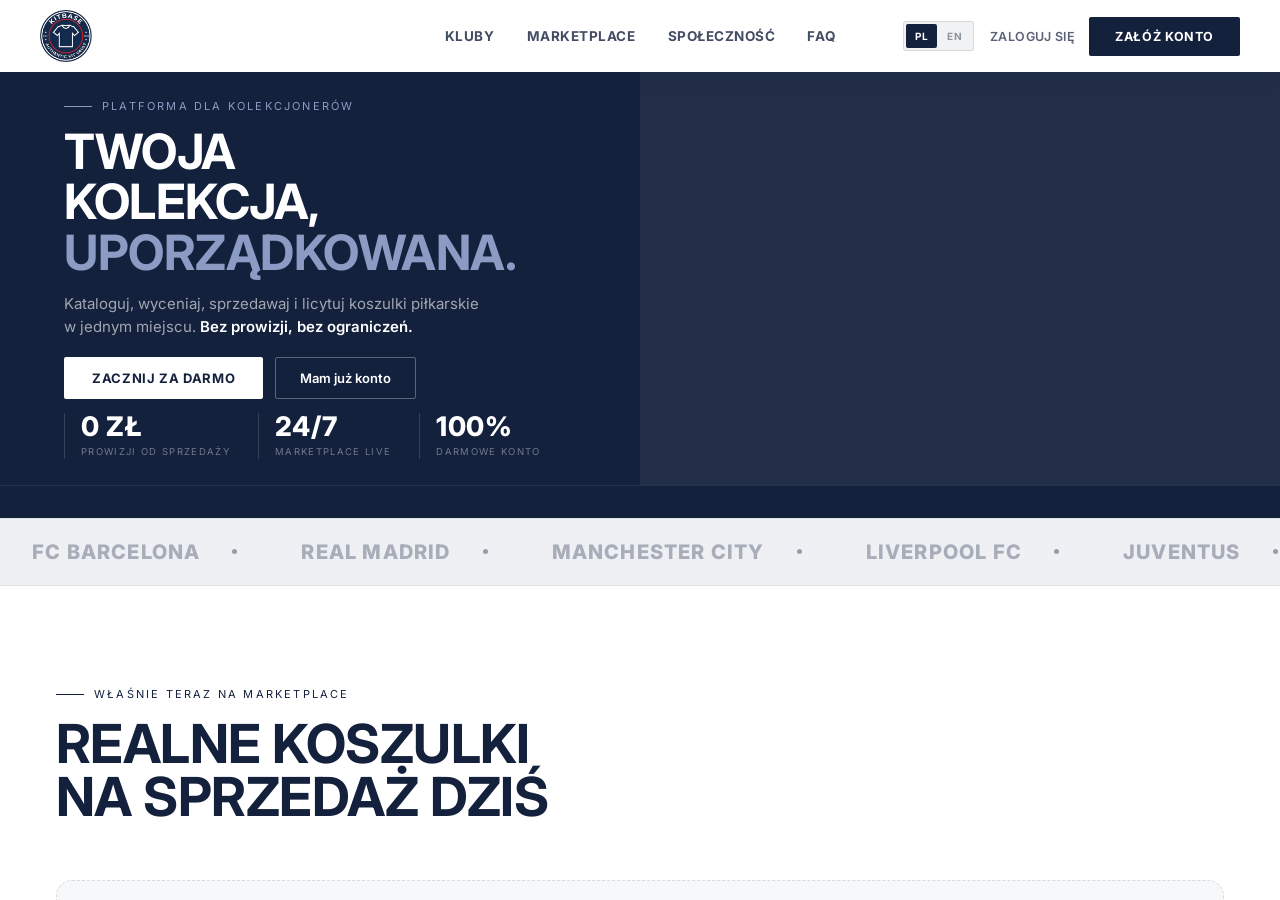
==== commit 45087a84: "Rename index - 2026-08-27T135224.575.html to index.html" ====
--- a/kitapp/index.html
+++ b/kitapp/index.html
@@ -27,7 +27,7 @@
     <div class="lp-logo" style="display:flex;align-items:center;gap:10px"><img src="[data-uri]" alt="KitBase" style="height:52px;width:52px;vertical-align:middle;flex-shrink:0"></div>
     <div class="lp-nav-links">
       <button class="lp-nav-link" onclick="document.getElementById('landing').scrollTo({top:document.getElementById('lp-clubs').offsetTop-76,behavior:'smooth'})" data-en="Clubs">Kluby</button>
-      <button class="lp-nav-link" onclick="document.getElementById('landing').scrollTo({top:document.getElementById('lp-features').offsetTop-76,behavior:'smooth'})" data-en="Marketplace">Marketplace</button>
+      <button class="lp-nav-link" onclick="document.getElementById('landing').scrollTo({top:document.getElementById('lp-listings').offsetTop-76,behavior:'smooth'})" data-en="Marketplace">Marketplace</button>
       <button class="lp-nav-link" onclick="document.getElementById('landing').scrollTo({top:document.getElementById('lp-community').offsetTop-76,behavior:'smooth'})" data-en="Community">Społeczność</button>
       <button class="lp-nav-link" onclick="document.getElementById('landing').scrollTo({top:document.getElementById('lp-faq').offsetTop-76,behavior:'smooth'})" data-en="FAQ">FAQ</button>
     </div>
@@ -76,6 +76,19 @@
     </div>
   </div>
 
+  <!-- ŻYWE OGŁOSZENIA — prawdziwe, aktualne przedmioty na sprzedaż, widoczne bez logowania -->
+  <section class="lp-section" id="lp-listings">
+    <div class="lp-section-head">
+      <div>
+        <div class="lp-eyebrow" data-ck="listings.eyebrow" data-en="Right now on the marketplace">Właśnie teraz na marketplace</div>
+        <h2 class="lp-h2" data-ck="listings.title" data-en="REAL JERSEYS&lt;br&gt;FOR SALE TODAY">REALNE KOSZULKI<br>NA SPRZEDAŻ DZIŚ</h2>
+      </div>
+    </div>
+    <div class="g4" id="lp-listings-grid" style="margin-top:32px">
+      <div class="empty-state" style="grid-column:1/-1"><div class="empty-icon loading-pulse"><svg viewBox="0 0 24 24" width="28" height="28" fill="none" stroke="currentColor" stroke-width="1.8" stroke-linecap="round"><circle cx="12" cy="12" r="9"/><polyline points="12 7 12 12 15.5 14"/></svg></div></div>
+    </div>
+  </section>
+
   <!-- CLUB GRID -->
   <section class="lp-section" id="lp-clubs">
     <div class="lp-section-head">
@@ -158,8 +171,8 @@
   <section class="lp-section" id="lp-faq">
     <div class="lp-section-head" style="margin-bottom:0">
       <div>
-        <div class="lp-eyebrow" data-en="FAQ">FAQ</div>
-        <h2 class="lp-h2" data-en="QUESTIONS&lt;br&gt;&amp; ANSWERS">PYTANIA<br>I ODPOWIEDZI</h2>
+        <div class="lp-eyebrow" data-ck="faq.eyebrow" data-en="FAQ">FAQ</div>
+        <h2 class="lp-h2" data-ck="faq.title" data-en="QUESTIONS&lt;br&gt;&amp; ANSWERS">PYTANIA<br>I ODPOWIEDZI</h2>
       </div>
     </div>
     <div class="lp-faq-list">
@@ -439,6 +452,7 @@
 initLandingJerseys();
 initLandingTrustBar();
 initLandingClubGrid();
+initLandingListings();
 initLandingCommunityGrid();
 initLandingSeoFooter();
 loadSiteContent();
--- a/kitapp/styles.css
+++ b/kitapp/styles.css
@@ -82,8 +82,8 @@
 .lp-stat-label{font-family:'JetBrains Mono',monospace;font-size:9.5px;letter-spacing:.14em;text-transform:uppercase;color:rgba(255,255,255,.4);margin-top:5px}
 
 /* HERO RIGHT — jersey showcase grid */
-.lp-hero-right{position:relative;display:grid;grid-template-columns:1fr 1fr;gap:1px;background:rgba(255,255,255,.06)}
-.lp-jersey-tile{position:relative;overflow:hidden;background:#1a2947;display:flex;align-items:center;justify-content:center;transition:transform .5s cubic-bezier(.16,1,.3,1);aspect-ratio:1.6}
+.lp-hero-right{position:relative;background:rgba(255,255,255,.06)}
+.lp-jersey-tile{position:relative;overflow:hidden;background:#1a2947;display:flex;align-items:center;justify-content:center;height:100%;min-height:340px}
 .lp-jersey-tile:hover{transform:scale(1.03)}
 .cf-jersey{position:relative;width:78%;max-width:78px;aspect-ratio:.82;filter:drop-shadow(0 8px 16px rgba(0,0,0,.5))}
 .lp-split-media .cf-jersey{max-width:300px}
@@ -115,6 +115,13 @@
 .lp-section{padding:100px 56px;max-width:1280px;margin:0 auto}
 .lp-section-head{display:grid;grid-template-columns:1fr 1fr;gap:60px;align-items:end;margin-bottom:56px}
 .lp-eyebrow{font-family:'JetBrains Mono',monospace;font-size:11px;letter-spacing:.2em;text-transform:uppercase;color:#14213d;margin-bottom:16px;display:flex;align-items:center;gap:10px}
+.lp-faq-list{max-width:760px;margin-top:36px}
+.lp-faq-item{border-bottom:1px solid rgba(20,33,61,.12)}
+.lp-faq-q{display:flex;align-items:center;justify-content:space-between;gap:16px;padding:20px 4px;cursor:pointer;font-weight:700;font-size:16px;color:#14213d}
+.lp-faq-q svg{flex-shrink:0;transition:transform .2s}
+.lp-faq-item.open .lp-faq-q svg{transform:rotate(180deg)}
+.lp-faq-a{max-height:0;overflow:hidden;transition:max-height .25s ease,padding .25s ease;color:#5b6472;font-size:14px;line-height:1.6;padding:0 4px}
+.lp-faq-item.open .lp-faq-a{max-height:200px;padding:0 4px 20px}
 .lp-eyebrow::before{content:'';width:28px;height:1px;background:#14213d}
 .lp-h2{font-family:var(--site-font);font-weight:var(--heading-weight,700);font-size:clamp(38px,4.2vw,62px);letter-spacing:-.01em;color:#14213d;line-height:.98}
 .lp-section-desc{font-size:15px;color:rgba(20,33,61,.55);line-height:1.75;max-width:440px}
@@ -435,8 +442,8 @@
 .cval{font-family:'Inter',sans-serif;font-weight:800;font-size:clamp(22px,2.5vw,34px);letter-spacing:.02em;color:var(--t1);line-height:1}
 .cval.a{color:var(--a)}
 .cunit{font-family:'Inter',sans-serif;font-size:12px;font-weight:500;color:var(--t2);margin-left:3px}
-.g4{display:grid;grid-template-columns:repeat(4,1fr);gap:12px}
-.g3{display:grid;grid-template-columns:repeat(3,1fr);gap:12px}
+.g4{display:grid;grid-template-columns:repeat(auto-fill,minmax(160px,1fr));gap:12px}
+.g3{display:grid;grid-template-columns:repeat(auto-fill,minmax(190px,1fr));gap:12px}
 .g2{display:grid;grid-template-columns:repeat(2,1fr);gap:12px}
 .g12{display:grid;grid-template-columns:repeat(12,1fr);gap:12px}
 .c8{grid-column:span 8}.c4{grid-column:span 4}
@@ -512,10 +519,10 @@
 .shirt-photo img{width:100%;height:100%;object-fit:cover;object-position:center 10%}
 .shirt-photo-placeholder{opacity:.18;color:var(--t2);display:flex;align-items:center;justify-content:center}
 .shirt-photo-placeholder svg{width:40px;height:40px}
-.shirt-card-body{padding:14px 16px}
-.shirt-card-club{font-family:'Inter',sans-serif;font-weight:800;font-size:16px;letter-spacing:.06em;color:var(--t1);margin-bottom:2px;line-height:1}
-.shirt-card-season{font-family:'JetBrains Mono',monospace;font-size:9px;color:var(--t2);letter-spacing:.08em;margin-bottom:8px}
-.shirt-card-price{font-family:'Inter',sans-serif;font-weight:800;font-size:20px;color:var(--a);letter-spacing:.05em}
+.shirt-card-body{padding:12px 14px}
+.shirt-card-club{font-family:'Inter',sans-serif;font-weight:800;font-size:14px;letter-spacing:.03em;color:var(--t1);margin-bottom:2px;line-height:1.2;overflow:hidden;text-overflow:ellipsis;white-space:nowrap}
+.shirt-card-season{font-family:'JetBrains Mono',monospace;font-size:8.5px;color:var(--t2);letter-spacing:.04em;margin-bottom:8px;overflow:hidden;text-overflow:ellipsis;white-space:nowrap}
+.shirt-card-price{font-family:'Inter',sans-serif;font-weight:800;font-size:15px;color:var(--a);letter-spacing:.02em;white-space:nowrap}
 /* PHOTO GRID */
 .photo-grid{display:grid;grid-template-columns:repeat(4,1fr);gap:6px;margin-top:10px}
 .photo-thumb{aspect-ratio:1;border-radius:8px;overflow:hidden;position:relative;background:var(--bg3);cursor:inherit}
